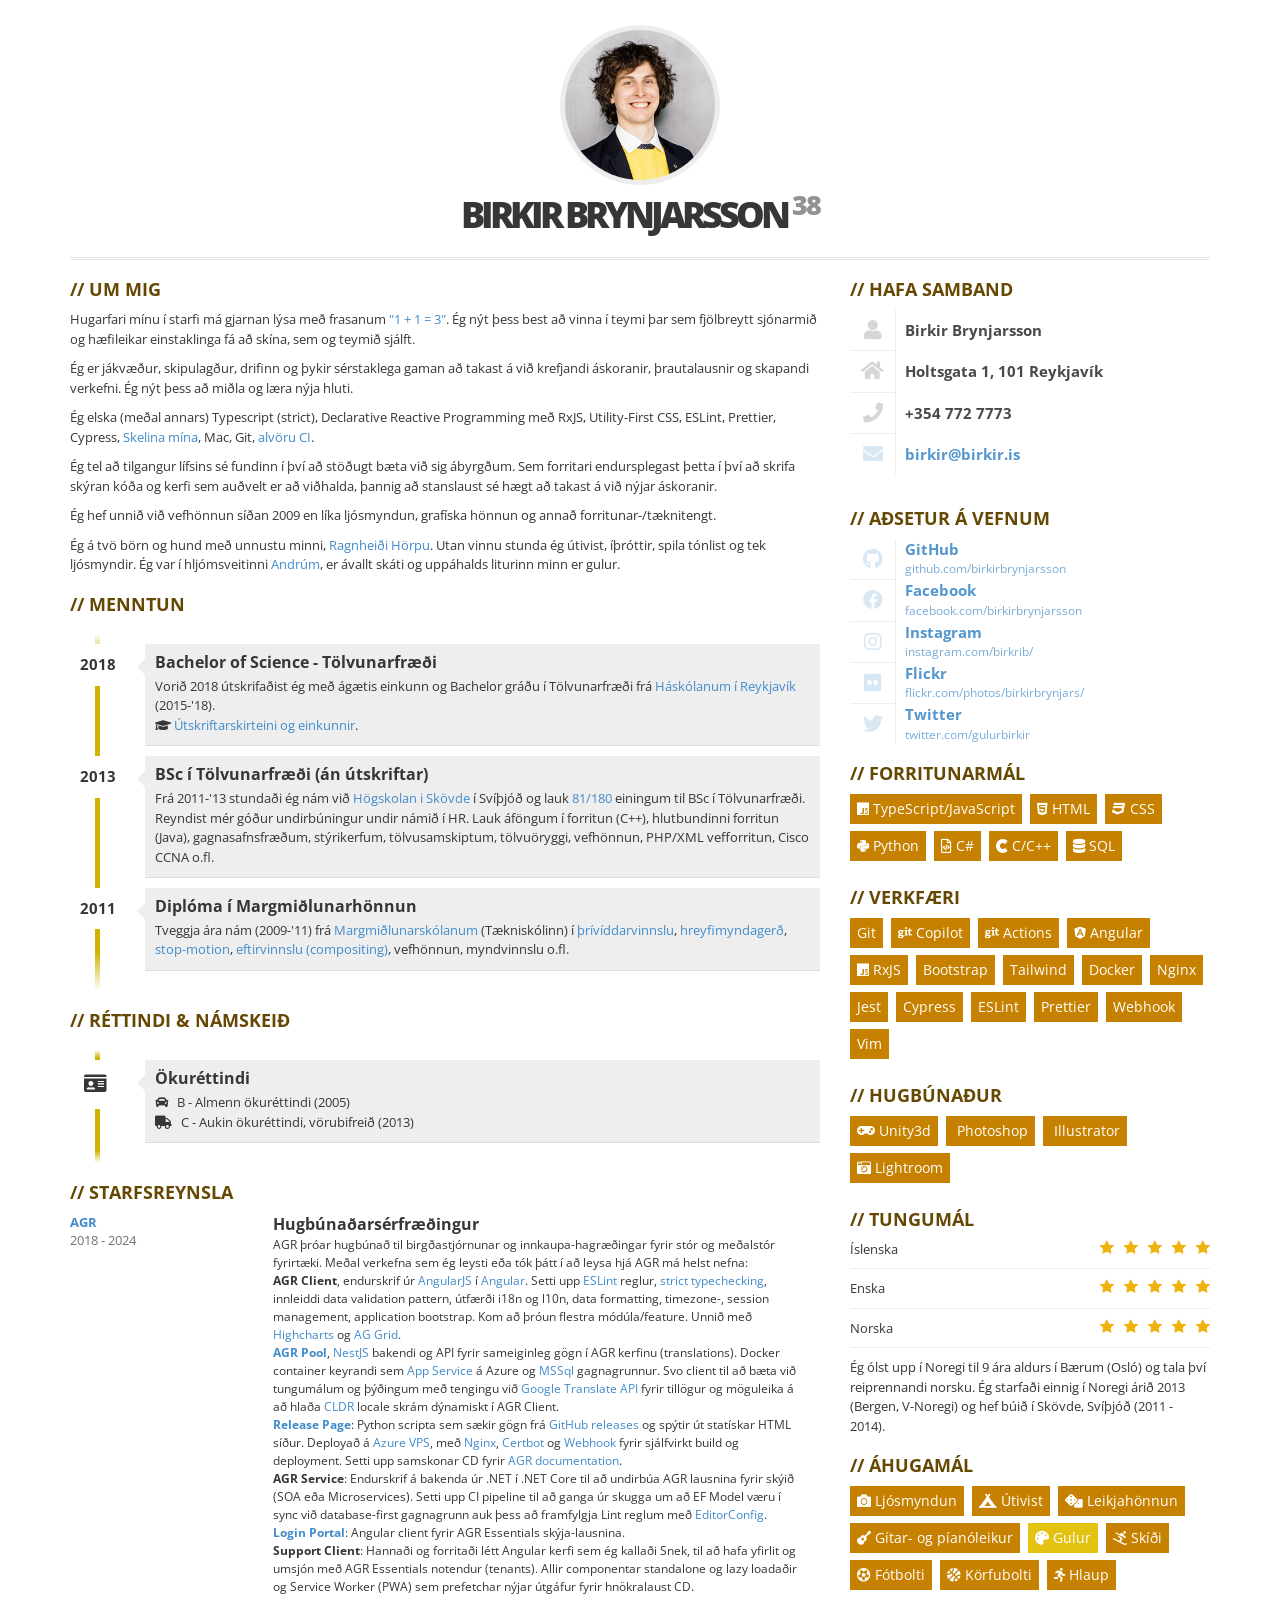
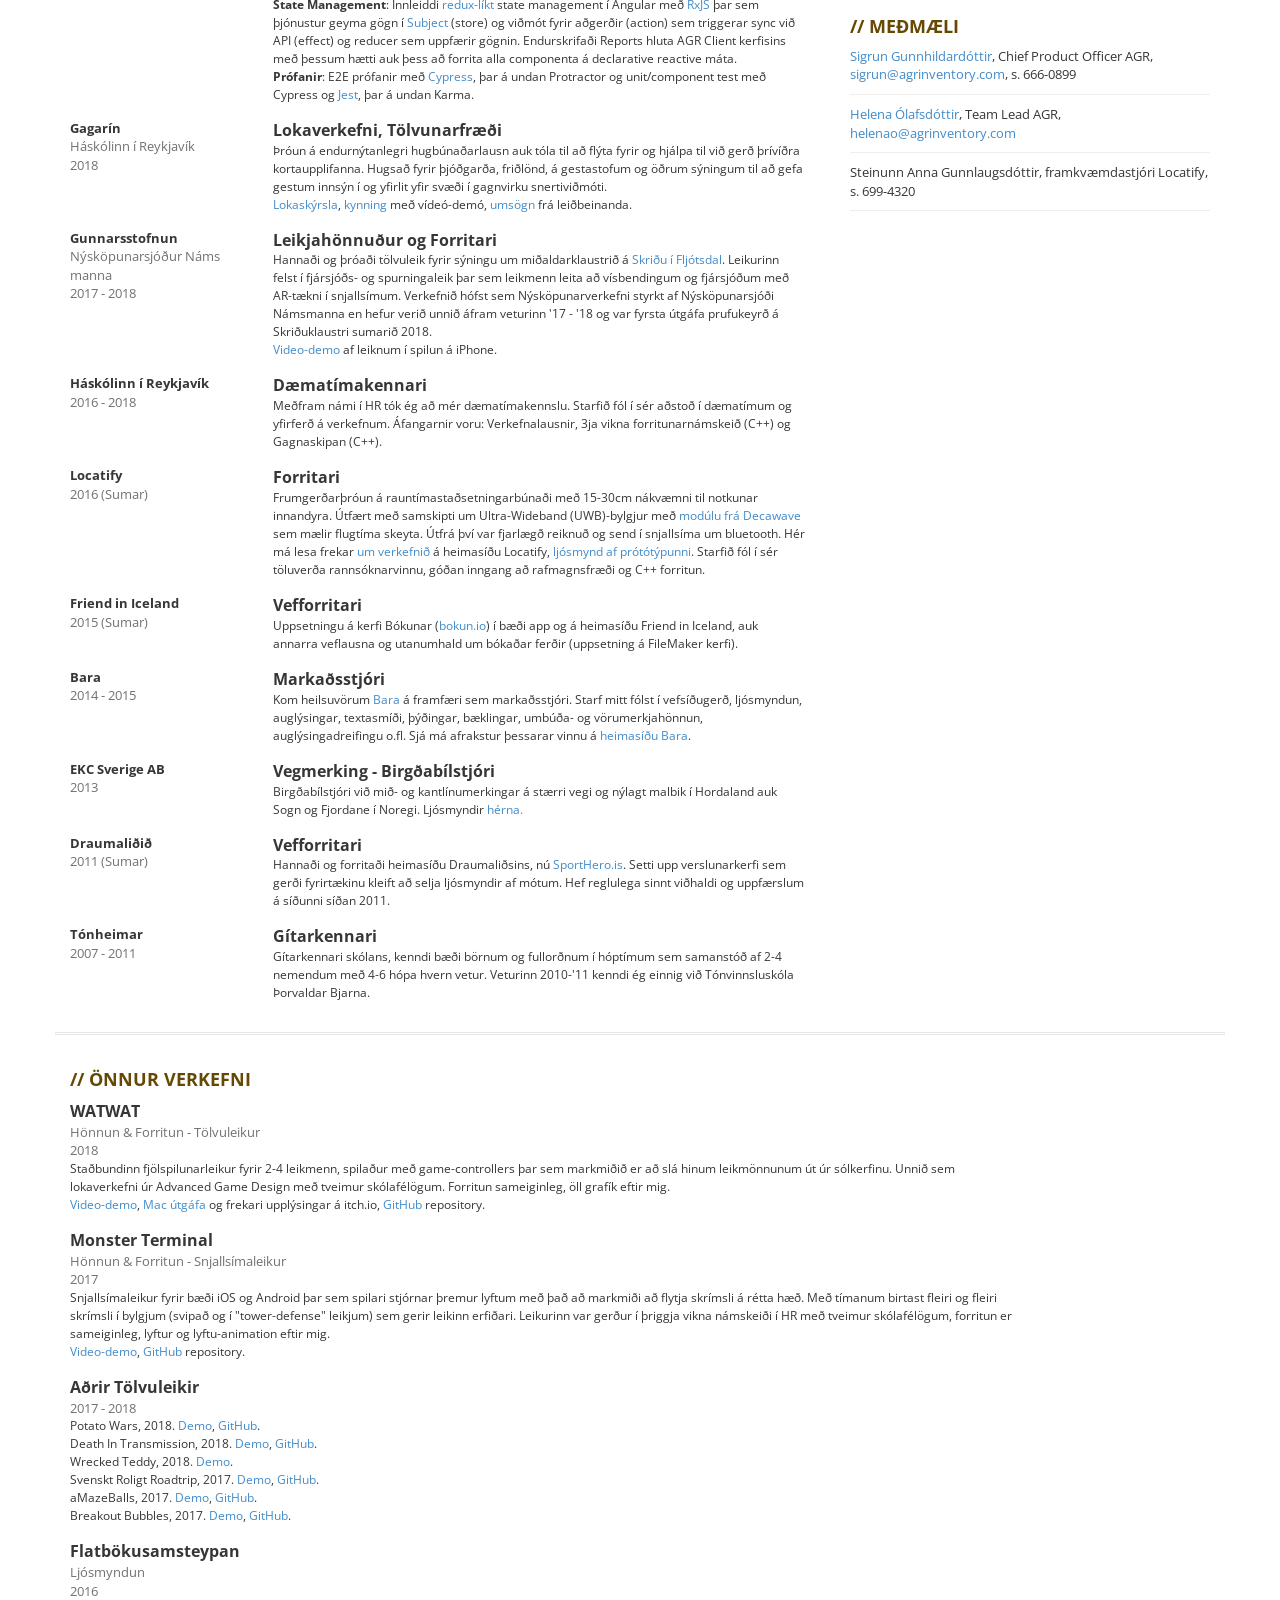
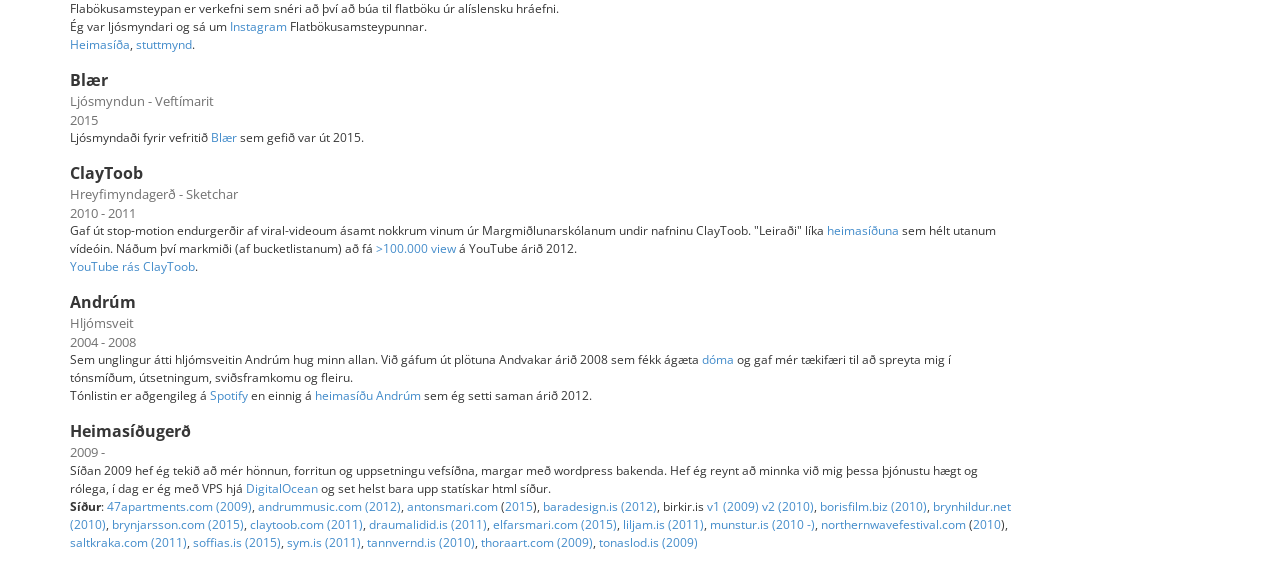
==== index.html @ 78075fa4 "Fix column sizing" ====
<!doctype html>
<html lang="en">
  <head>
    <meta charset="utf-8" />
    <meta http-equiv="X-UA-Compatible" content="IE=edge,chrome=1" />
    <meta name="viewport" content="width=device-width, initial-scale=1" />
    <title>Birkir Brynjarsson - CV</title>
    <link href="css/bootstrap.min.css" rel="stylesheet" />
    <link
      rel="stylesheet"
      href="https://use.fontawesome.com/releases/v5.6.3/css/all.css"
      integrity="sha384-UHRtZLI+pbxtHCWp1t77Bi1L4ZtiqrqD80Kn4Z8NTSRyMA2Fd33n5dQ8lWUE00s/"
      crossorigin="anonymous"
    />
    <link href="css/main.css?v=1.12" rel="stylesheet" />
    <!--[if lt IE 9]>
      <script src="js/html5shiv.js"></script>
      <script src="js/respond.min.js"></script>
    <![endif]-->
  </head>
  <body>
    <div class="container">
      <div class="row">
        <div class="col-xs-12">
          <div id="photo-header" class="text-center">
            <!-- PHOTO (AVATAR) -->
            <div id="photo">
              <img src="img/birkir-gulur3.jpg" alt="avatar" />
            </div>
            <div id="text-header">
              <h1>
                Birkir Brynjarsson <sup><span class="my-age"></span></sup>
              </h1>
            </div>
            <!--<div id="text-header">
              <h1>Velkomin,<br> ég heiti <span>Birkir Brynjarsson</span><sup>28</sup>, þetta er ferilskráin mín</h1>
            </div>-->
          </div>
        </div>
      </div>

      <div class="row">
        <div class="col-xs-12 col-sm-8">
          <!-- ABOUT ME -->
          <div class="box">
            <h2>Um mig</h2>
            <p>
              Hugarfari mínu í starfi má gjarnan lýsa með frasanum
              <a
                href="https://www.theschooloflife.com/thebookoflife/in-praise-of-teamwork/"
                data-toggle="tooltip"
                title='"The whole is greater than the sum of its parts." - Aristotle<br />Hlekkur: In Prase of Teamwork from The Book Of Life'
              >
                "1 + 1 = 3"</a
              >. Ég nýt þess best að vinna í teymi þar sem fjölbreytt sjónarmið
              og hæfileikar einstaklinga fá að skína, sem og teymið sjálft.
            </p>
            <p>
              Ég er jákvæður, skipulagður, drifinn og þykir sérstaklega gaman að
              takast á við krefjandi áskoranir, þrautalausnir og skapandi
              verkefni. Ég nýt þess að miðla og læra nýja hluti.
            </p>
            <p>
              Ég elska (meðal annars) Typescript (strict), Declarative Reactive
              Programming með RxJS, Utility-First CSS, ESLint, Prettier,
              Cypress,
              <a
                href="https://github.com/birkirbrynjarsson/dotfiles"
                data-toggle="tooltip"
                title="My Mac setup and dotfiles"
                >Skelina mína</a
              >, Mac, Git,
              <a
                href="https://martinfowler.com/bliki/ContinuousIntegrationCertification.html"
                data-toggle="tooltip"
                title="Martin Fowler: Continuous Integration Certification"
                >alvöru CI</a
              >.
            </p>
            <p>
              Ég tel að tilgangur lífsins sé fundinn í því að stöðugt bæta við
              sig ábyrgðum. Sem forritari endursplegast þetta í því að skrifa
              skýran kóða og kerfi sem auðvelt er að viðhalda, þannig að
              stanslaust sé hægt að takast á við nýjar áskoranir.
            </p>
            <p>
              Ég hef unnið við vefhönnun síðan 2009 en líka ljósmyndun, grafíska
              hönnun og annað forritunar-/tæknitengt.
            </p>

            <p>
              Ég á tvö börn og hund með unnustu minni,
              <a
                href="https://ragnheidurharpa.com/"
                data-toggle="tooltip"
                title="Artist portfolio, ragnheidurharpa.com"
                >Ragnheiði Hörpu</a
              >. Utan vinnu stunda ég útivist, íþróttir, spila tónlist og tek
              ljósmyndir. Ég var í hljómsveitinni
              <a
                href="https://open.spotify.com/artist/7MEzJD8suxVkT8CrVbVjuE"
                data-toggle="tooltip"
                title="Andrúm á Spotify"
                >Andrúm</a
              >, er ávallt skáti og uppáhalds liturinn minn er gulur.
            </p>
          </div>

          <!-- EDUCATION -->
          <div class="box">
            <h2>Menntun</h2>
            <ul id="education" class="clearfix">
              <li>
                <div class="year pull-left">2018</div>
                <div class="description pull-right">
                  <h3>Bachelor of Science - Tölvunarfræði</h3>
                  <p>
                    Vorið 2018 útskrifaðist ég með ágætis einkunn og Bachelor
                    gráðu í Tölvunarfræði frá
                    <a
                      href="https://www.ru.is/grunnnam/tolvunarfraedi/tolvunarfraedi#tab5"
                      data-toggle="tooltip"
                      title="Tölvunarfræði, Háskólinn í Reykjavík"
                      >Háskólanum í Reykjavík</a
                    >
                    (2015-'18).<br /><i class="fas fa-graduation-cap"></i>
                    <a
                      href="img/Birkir-BSc_ComputerScience.pdf"
                      data-toggle="tooltip"
                      title="PDF: Einkunnir og útskriftarskírteini úr HR"
                      >Útskriftarskirteini og einkunnir</a
                    >.
                  </p>
                </div>
              </li>
              <li>
                <div class="year pull-left">2013</div>
                <div class="description pull-right">
                  <h3>BSc í Tölvunarfræði (án útskriftar)</h3>
                  <p>
                    Frá 2011-'13 stundaði ég nám við
                    <a
                      href="http://his.se/en/"
                      data-toggle="tooltip"
                      title="Heimasíða Háskólans í Skövde"
                      >Högskolan i Skövde</a
                    >
                    í Svíþjóð og lauk
                    <a
                      href="img/Birkir-HiS_Grades.pdf"
                      data-toggle="tooltip"
                      title="PDF: Einkunnir úr Háskólanum í Skövde"
                      >81/180</a
                    >
                    einingum til BSc í Tölvunarfræði. Reyndist mér góður
                    undirbúningur undir námið í HR. Lauk áföngum í forritun
                    (C++), hlutbundinni forritun (Java), gagnasafnsfræðum,
                    stýrikerfum, tölvusamskiptum, tölvuöryggi, vefhönnun,
                    PHP/XML vefforritun, Cisco CCNA o.fl.
                  </p>
                </div>
              </li>
              <li>
                <div class="year pull-left">2011</div>
                <div class="description pull-right">
                  <h3>Diplóma í Margmiðlunarhönnun</h3>
                  <p>
                    Tveggja ára nám (2009-'11) frá
                    <a
                      href="http://www.tskoli.is/skolar/margmidlunarskolinn/"
                      data-toggle="tooltip"
                      title="Heimasíða Margmiðlunarskólans"
                      >Margmiðlunarskólanum</a
                    >
                    (Tækniskólinn) í
                    <a
                      href="https://www.youtube.com/watch?v=t-S7VDdYCXI"
                      data-toggle="tooltip"
                      title="Þrívíddar-charactermódel, skólaverkefni gert í 3ds Max og After Effects"
                      >þrívíddarvinnslu</a
                    >,
                    <a
                      href="https://www.youtube.com/watch?v=_jqx_BdupVU"
                      data-toggle="tooltip"
                      title="Lokaverkefnið mitt úr Margmiðlunarskólanum, stuttur sketch þar sem áhersla var lögð á kvikun (animation)"
                      >hreyfimyndagerð</a
                    >,
                    <a
                      href="https://www.youtube.com/user/ClayToob/videos"
                      data-toggle="tooltip"
                      title="Stop-motion verkefni gert með leir.<br />Úr spannst félagskapur sem gerði síðar fleiri sketcha undir nafninu ClayToob"
                      >stop-motion</a
                    >,
                    <a
                      href="https://www.youtube.com/watch?v=44dyvyZPe54"
                      data-toggle="tooltip"
                      title="Compositing og Vfx verkefni gert í Nuke og fleiri forritum"
                      >eftirvinnslu (compositing)</a
                    >, vefhönnun, myndvinnslu o.fl.
                  </p>
                </div>
              </li>
            </ul>
          </div>

          <!-- EDUCATION -->
          <div class="box">
            <h2>Réttindi & Námskeið</h2>
            <ul id="education" class="clearfix">
              <li>
                <div class="license">
                  <i class="fa fa-id-card" aria-hidden="true"></i>
                </div>
                <div class="description pull-right">
                  <h3>Ökuréttindi</h3>
                  <p>
                    <i
                      class="fa fa-car"
                      aria-hidden="true"
                      style="padding-right: 0.7em"
                    ></i
                    >B - Almenn ökuréttindi (2005)<br />
                    <i
                      class="fa fa-truck"
                      aria-hidden="true"
                      style="padding-right: 0.8em"
                    ></i
                    >C - Aukin ökuréttindi, vörubifreið (2013)
                  </p>
                </div>
              </li>
            </ul>
          </div>

          <!-- EXPERIENCES -->
          <div class="box">
            <h2>Starfsreynsla</h2>

            <div class="job clearfix">
              <div class="col-xs-3">
                <div class="where">
                  <a
                    href="https://agrinventory.com"
                    alt="Heimasíða AGR"
                    data-toggle="tooltip"
                    title="Heimasíða AGR"
                    >AGR</a
                  >
                </div>
                <div class="year">2018 - 2024</div>
              </div>
              <div class="col-xs-9">
                <div class="profession">Hugbúnaðarsérfræðingur</div>
                <div class="description">
                  AGR þróar hugbúnað til birgðastjórnunar og
                  innkaupa-hagræðingar fyrir stór og meðalstór fyrirtæki. Meðal
                  verkefna sem ég leysti eða tók þátt í að leysa hjá AGR má
                  helst nefna:
                  <br />
                  <strong>AGR Client</strong>, endurskrif úr
                  <a href="https://angularjs.org/">AngularJS</a> í
                  <a href="https://angular.io/">Angular</a>. Setti upp
                  <a href="https://eslint.org/">ESLint</a> reglur,
                  <a href="https://www.typescriptlang.org/tsconfig#strict"
                    >strict typechecking</a
                  >, innleiddi data validation pattern, útfærði i18n og l10n,
                  data formatting, timezone-, session management, application
                  bootstrap. Kom að þróun flestra módúla/feature. Unnið með
                  <a
                    href="https://www.highcharts.com/"
                    data-toggle="tooltip"
                    title="Highcharts - Simply visualize, the only charting library you need."
                    >Highcharts</a
                  >
                  og
                  <a
                    href="https://www.ag-grid.com/"
                    data-toggle="tooltip"
                    title="AG Grid, the best JavaScript grid in the world."
                    >AG Grid</a
                  >.
                  <br />
                  <strong
                    ><a
                      href="https://pool.agrdynamics.com/swagger/"
                      data-toggle="tooltip"
                      title="AGR - Shared Data Repository"
                      >AGR Pool</a
                    ></strong
                  >,
                  <a
                    href="https://nestjs.com/"
                    data-toggle="tooltip"
                    title="A progressive Node.js framework for building efficient, reliable and scalable server-side applications."
                    >NestJS</a
                  >
                  bakendi og API fyrir sameiginleg gögn í AGR kerfinu
                  (translations). Docker container keyrandi sem
                  <a
                    href="https://azure.microsoft.com/en-us/products/app-service"
                    >App Service</a
                  >
                  á Azure og
                  <a
                    href="https://azure.microsoft.com/en-us/products/azure-sql/database"
                    >MSSql</a
                  >
                  gagnagrunnur. Svo client til að bæta við tungumálum og
                  þýðingum með tengingu við
                  <a
                    href="https://cloud.google.com/translate/docs/reference/rest"
                    >Google Translate API</a
                  >
                  fyrir tillögur og möguleika á að hlaða
                  <a href="https://cldr.unicode.org/">CLDR</a> locale skrám
                  dýnamiskt í AGR Client.
                  <br />
                  <strong
                    ><a
                      href="https://releases.agrinventory.com/"
                      data-toggle="tooltip"
                      title="AGR Release Page"
                      >Release Page</a
                    ></strong
                  >: Python scripta sem sækir gögn frá
                  <a
                    href="https://docs.github.com/en/repositories/releasing-projects-on-github/about-releases"
                    >GitHub releases</a
                  >
                  og spýtir út statískar HTML síður. Deployað á
                  <a
                    href="https://azure.microsoft.com/en-us/products/virtual-machines"
                    >Azure VPS</a
                  >, með <a href="https://www.nginx.com/">Nginx</a>,
                  <a href="https://certbot.eff.org/">Certbot</a> og
                  <a href="https://github.com/adnanh/webhook">Webhook</a> fyrir
                  sjálfvirkt build og deployment. Setti upp samskonar CD fyrir
                  <a
                    href="https://docs.agrinventory.com/"
                    title="AGR Documentation and Manuals"
                    >AGR documentation</a
                  >.
                  <br />
                  <strong>AGR Service</strong>: Endurskrif á bakenda úr .NET í
                  .NET Core til að undirbúa AGR lausnina fyrir skýið (SOA eða
                  Microservices). Setti upp CI pipeline til að ganga úr skugga
                  um að EF Model væru í sync við database-first gagnagrunn auk
                  þess að framfylgja Lint reglum með
                  <a href="https://editorconfig.org/">EditorConfig</a>.
                  <br />
                  <strong
                    ><a href="https://portal.agrdev.cloud/"
                      >Login Portal</a
                    ></strong
                  >: Angular client fyrir AGR Essentials skýja-lausnina.
                  <br />
                  <strong>Support Client</strong>: Hannaði og forritaði létt
                  Angular kerfi sem ég kallaði Snek, til að hafa yfirlit og
                  umsjón með AGR Essentials notendur (tenants). Allir
                  componentar standalone og lazy loadaðir og Service Worker
                  (PWA) sem prefetchar nýjar útgáfur fyrir hnökralaust CD.
                  <br />
                  <strong>State Management</strong>: Innleiddi
                  <a
                    href="https://v8.ngrx.io/guide/store#diagram"
                    data-toggle="tooltip"
                    title="State Management Diagram"
                    >redux-líkt</a
                  >
                  state management í Angular með
                  <a href="https://rxjs.dev/">RxJS</a> þar sem þjónustur geyma
                  gögn í
                  <a href="https://rxjs.dev/guide/subject">Subject</a> (store)
                  og viðmót fyrir aðgerðir (action) sem triggerar sync við API
                  (effect) og reducer sem uppfærir gögnin. Endurskrifaði Reports
                  hluta AGR Client kerfisins með þessum hætti auk þess að
                  forrita alla componenta á declarative reactive máta.
                  <br />
                  <strong>Prófanir</strong>: E2E prófanir með
                  <a href="https://www.cypress.io/">Cypress</a>, þar á undan
                  Protractor og unit/component test með Cypress og
                  <a href="https://jestjs.io/">Jest</a>, þar á undan Karma.
                </div>
              </div>
            </div>

            <div class="job clearfix">
              <div class="col-xs-3">
                <div class="where">Gagarín</div>
                <div class="year">Háskólinn í Reykjavík</div>
                <div class="year">2018</div>
              </div>
              <div class="col-xs-9">
                <div class="profession">Lokaverkefni, Tölvunarfræði</div>
                <div class="description">
                  Þróun á endurnýtanlegri hugbúnaðarlausn auk tóla til að flýta
                  fyrir og hjálpa til við gerð þrívíðra kortaupplifanna. Hugsað
                  fyrir þjóðgarða, friðlönd, á gestastofum og öðrum sýningum til
                  að gefa gestum innsýn í og yfirlit yfir svæði í gagnvirku
                  snertiviðmóti.<br />
                  <a
                    href="https://skemman.is/handle/1946/31159"
                    alt="Skemman.is safn námsritgerða og rannsóknarrita, Lokaverkefni: National Park Explorer"
                    data-toggle="tooltip"
                    title='Lokaskýrsla: "National Park Explorer" á Skemman.is'
                    >Lokaskýrsla</a
                  >,
                  <a
                    href="img/nationalparkexplorer-presentation.pdf"
                    alt="PDF: National Park Explorer, Kynning á verkefninu sem inniheldur vídeó-demo"
                    data-toggle="tooltip"
                    title="PDF: National Park Explorer - Kynning á verkefninu sem inniheldur vídeó-demo"
                    >kynning</a
                  >
                  með vídeó-demó,
                  <a
                    href="img/mapexplorer-umsogn.pdf"
                    alt="PDF: Umsögn fyrir verkefnið frá Sindra Sigurjónssyni, leiðbeinanda."
                    data-toggle="tooltip"
                    title="PDF: Umsögn fyrir verkefnið frá Sindra Sigurjónssyni, leiðbeinanda."
                    >umsögn</a
                  >
                  frá leiðbeinanda.
                </div>
              </div>
            </div>

            <div class="job clearfix">
              <div class="col-xs-3">
                <div class="where">Gunnars<wbr />stofnun</div>
                <div class="year">Nýsköpunar<wbr />sjóður Náms<wbr />manna</div>
                <div class="year">2017 - 2018</div>
              </div>
              <div class="col-xs-9">
                <div class="profession">Leikjahönnuður og Forritari</div>
                <div class="description">
                  Hannaði og þróaði tölvuleik fyrir sýningu um miðaldarklaustrið
                  á
                  <a
                    href="https://skriduklaustur.is/"
                    alt="Heimasíða Skriðuklausturs"
                    data-toggle="tooltip"
                    title="Heimasíða Skriðuklausturs"
                    >Skriðu í Fljótsdal</a
                  >. Leikurinn felst í fjársjóðs- og spurningaleik þar sem
                  leikmenn leita að vísbendingum og fjársjóðum með AR-tækni í
                  snjallsímum. Verkefnið hófst sem Nýsköpunarverkefni styrkt af
                  Nýsköpunarsjóði Námsmanna en hefur verið unnið áfram veturinn
                  '17 - '18 og var fyrsta útgáfa prufukeyrð á Skriðuklaustri
                  sumarið 2018.<br />
                  <a
                    href="img/klaustur-demo.mp4"
                    data-toggle="tooltip"
                    title='Video-demo af "Fjársjóðunum á Skriðuklaustri".'
                    >Video-demo</a
                  >
                  af leiknum í spilun á iPhone.
                </div>
              </div>
            </div>

            <div class="job clearfix">
              <div class="col-xs-3">
                <div class="where">Háskól<wbr />inn í Reykja<wbr />vík</div>
                <div class="year">2016 - 2018</div>
              </div>
              <div class="col-xs-9">
                <div class="profession">Dæmatímakennari</div>
                <div class="description">
                  Meðfram námi í HR tók ég að mér dæmatímakennslu. Starfið fól í
                  sér aðstoð í dæmatímum og yfirferð á verkefnum. Áfangarnir
                  voru: Verkefnalausnir, 3ja vikna forritunarnámskeið (C++) og
                  Gagnaskipan (C++).
                </div>
              </div>
            </div>

            <div class="job clearfix">
              <div class="col-xs-3">
                <div class="where">Locatify</div>
                <div class="year">2016 (Sumar)</div>
              </div>
              <div class="col-xs-9">
                <div class="profession">Forritari</div>
                <div class="description">
                  Frumgerðarþróun á rauntímastaðsetningarbúnaði með 15-30cm
                  nákvæmni til notkunar innandyra. Útfært með samskipti um
                  Ultra-Wideband (UWB)-bylgjur með
                  <a
                    href="https://www.qorvo.com/products/p/DWM1000"
                    data-toggle="tooltip"
                    title="Heimasíða DecaWave (Qorvo) um DWM1000 Modúluna: UWB compliant wireless transceiver module for developers of Real Time Location and Indoor Positioning Systems"
                    >modúlu frá Decawave</a
                  >
                  sem mælir flugtíma skeyta. Útfrá því var fjarlægð reiknuð og
                  send í snjallsíma um bluetooth. Hér má lesa frekar
                  <a
                    href="https://locatify.com/blog/locatify-receives-grant-to-develop-precise-indoor-location-solution-with-30cm-accuracy/"
                    data-toggle="tooltip"
                    title="Bloggfærsla um verkefnið á heimasíðu Locatify"
                    >um verkefnið</a
                  >
                  á heimasíðu Locatify,
                  <a href="img/uwb-locatify.jpg">ljósmynd af prótótýpunni</a>.
                  Starfið fól í sér töluverða rannsóknarvinnu, góðan inngang að
                  rafmagnsfræði og C++ forritun.
                </div>
              </div>
            </div>

            <div class="job clearfix">
              <div class="col-xs-3">
                <div class="where">Friend in Iceland</div>
                <div class="year">2015 (Sumar)</div>
              </div>
              <div class="col-xs-9">
                <div class="profession">Vefforritari</div>
                <div class="description">
                  Uppsetningu á kerfi Bókunar (<a
                    href="https://bokun.io"
                    data-toggle="tooltip"
                    title="Heimasíða Bókun"
                    >bokun.io</a
                  >) í bæði app og á heimasíðu Friend in Iceland, auk annarra
                  veflausna og utanumhald um bókaðar ferðir (uppsetning á
                  FileMaker kerfi).
                </div>
              </div>
            </div>

            <div class="job clearfix">
              <div class="col-xs-3">
                <div class="where">Bara</div>
                <div class="year">2014 - 2015</div>
              </div>
              <div class="col-xs-9">
                <div class="profession">Markaðsstjóri</div>
                <div class="description">
                  Kom heilsuvörum
                  <a
                    href="http://bara123.is"
                    data-toggle="tooltip"
                    title="Íslensk heimasíða Bara"
                    >Bara</a
                  >
                  á framfæri sem markaðsstjóri. Starf mitt fólst í vefsíðugerð,
                  ljósmyndun, auglýsingar, textasmíði, þýðingar, bæklingar,
                  umbúða- og vörumerkjahönnun, auglýsingadreifingu o.fl. Sjá má
                  afrakstur þessarar vinnu á
                  <a
                    href="http://barahealth.com"
                    data-toggle="tooltip"
                    title="Ensk heimasíða Bara"
                    >heimasíðu Bara</a
                  >.
                </div>
              </div>
            </div>

            <div class="job clearfix">
              <div class="col-xs-3">
                <div class="where">EKC Sverige AB</div>
                <div class="year">2013</div>
              </div>
              <div class="col-xs-9">
                <div class="profession">Vegmerking - Birgðabílstjóri</div>
                <div class="description">
                  Birgðabílstjóri við mið- og kantlínumerkingar á stærri vegi og
                  nýlagt malbik í Hordaland auk Sogn og Fjordane í Noregi.
                  Ljósmyndir
                  <a
                    href="https://www.flickr.com/photos/birkirbrynjars/albums/72157643452626694"
                    data-toggle="tooltip"
                    title="Flickr album: Ljósmyndir sem ég tók við vegmerkingarstörf í Noregi"
                    >hérna.</a
                  >
                </div>
              </div>
            </div>

            <div class="job clearfix">
              <div class="col-xs-3">
                <div class="where">Drauma<wbr />liðið</div>
                <div class="year">2011 (Sumar)</div>
              </div>
              <div class="col-xs-9">
                <div class="profession">Vefforritari</div>
                <div class="description">
                  Hannaði og forritaði heimasíðu Draumaliðsins, nú
                  <a
                    href="https://www.sporthero.is"
                    data-toggle="tooltip"
                    title="Heimasíða Sporthero"
                    >SportHero.is</a
                  >. Setti upp verslunarkerfi sem gerði fyrirtækinu kleift að
                  selja ljósmyndir af mótum. Hef reglulega sinnt viðhaldi og
                  uppfærslum á síðunni síðan 2011.
                </div>
              </div>
            </div>

            <div class="job clearfix">
              <div class="col-xs-3">
                <div class="where">Tón<wbr />heimar</div>
                <div class="year">2007 - 2011</div>
              </div>
              <div class="col-xs-9">
                <div class="profession">Gítarkennari</div>
                <div class="description">
                  Gítarkennari skólans, kenndi bæði börnum og fullorðnum í
                  hóptímum sem samanstóð af 2-4 nemendum með 4-6 hópa hvern
                  vetur. Veturinn 2010-'11 kenndi ég einnig við Tónvinnsluskóla
                  Þorvaldar Bjarna.
                </div>
              </div>
            </div>
          </div>
        </div>

        <div class="col-xs-12 col-sm-4">
          <!-- CONTACT -->
          <div class="box clearfix">
            <h2>Hafa samband</h2>
            <div class="contact-item">
              <div class="icon pull-left text-center">
                <span class="fa fa-user fa-fw"></span>
              </div>
              <div class="title only pull-right">Birkir Brynjarsson</div>
            </div>
            <div class="contact-item">
              <div class="icon pull-left text-center">
                <span class="fa fa-home fa-fw"></span>
              </div>
              <div class="title only pull-right">
                Holtsgata 1, 101 Reykjavík
              </div>
            </div>
            <div class="contact-item">
              <div class="icon pull-left text-center">
                <span class="fa fa-phone fa-fw"></span>
              </div>
              <div class="title only pull-right">+354 772 7773</div>
            </div>
            <div class="contact-item">
              <a href="mailto:birkir@birkir.is">
                <div class="icon pull-left text-center">
                  <span class="fa fa-envelope fa-fw"></span>
                </div>
                <div class="title only pull-right">birkir@birkir.is</div>
              </a>
            </div>
          </div>

          <!-- WEB ASYLUMS -->
          <div class="box clearfix no-print">
            <h2>Aðsetur á vefnum</h2>
            <div class="contact-item">
              <a href="https://github.com/birkirbrynjarsson">
                <div class="icon pull-left text-center">
                  <span class="fab fa-github fa-fw"></span>
                </div>
                <div class="title pull-right">GitHub</div>
                <div class="description pull-right">
                  github.com/birkirbrynjarsson
                </div>
              </a>
            </div>
            <div class="contact-item">
              <a href="https://www.facebook.com/birkirbrynjarsson">
                <div class="icon pull-left text-center">
                  <span class="fab fa-facebook fa-fw"></span>
                </div>
                <div class="title pull-right">Facebook</div>
                <div class="description pull-right">
                  facebook.com/birkirbrynjarsson
                </div>
              </a>
            </div>
            <div class="contact-item">
              <a href="https://www.instagram.com/birkrib/">
                <div class="icon pull-left text-center">
                  <span class="fab fa-instagram fa-fw"></span>
                </div>
                <div class="title pull-right">Instagram</div>
                <div class="description pull-right">instagram.com/birkrib/</div>
              </a>
            </div>
            <div class="contact-item">
              <a href="https://www.flickr.com/photos/birkirbrynjars/albums">
                <div class="icon pull-left text-center">
                  <span class="fab fa-flickr fa-fw"></span>
                </div>
                <div class="title pull-right">Flickr</div>
                <div class="description pull-right">
                  flickr.com/photos/birkirbrynjars/
                </div>
              </a>
            </div>
            <div class="contact-item">
              <a href="https://twitter.com/gulurbirkir">
                <div class="icon pull-left text-center">
                  <span class="fab fa-twitter fa-fw"></span>
                </div>
                <div class="title pull-right">Twitter</div>
                <div class="description pull-right">
                  twitter.com/gulurbirkir
                </div>
              </a>
            </div>
          </div>

          <!-- SKILLS -->
          <div class="box no-print">
            <h2>Forritunarmál</h2>

            <div class="hobby">
              <i class="fab fa-js"></i>
              <a href="https://www.typescriptlang.org/"
                >TypeScript/JavaScript</a
              >
            </div>
            <div class="hobby"><i class="fab fa-html5"></i> HTML</div>
            <div class="hobby"><i class="fab fa-css3"></i> CSS</div>
            <div class="hobby"><i class="fab fa-python pr"></i> Python</div>
            <div class="hobby"><i class="far fa-file-code"></i> C#</div>
            <div class="hobby"><i class="fab fa-cuttlefish"></i> C/C++</div>
            <div class="hobby"><i class="fas fa-database"></i> SQL</div>

            <!-- <div class="skills">
              <div class="item-skills" data-percent="0.8">C++</div>
              <div class="item-skills" data-percent="0.60">C</div>
              <div class="skills-legend clearfix">
                <div class="legend-left legend">Byrjandi</div>
                <div class="legend-left legend"><span>Fær</span></div>
                <div class="legend-right legend"><span>Mjög fær</span></div>
                <div class="legend-right legend">Sérfræðingur</div>
              </div>
            </div> -->
          </div>

          <!-- TECH -->
          <div class="box no-print">
            <h2>Verkfæri</h2>
            <div class="hobby">
              <a href="https://git-scm.com/">Git</a>
            </div>
            <div class="hobby">
              <i class="fab fa-git"></i>
              <a href="https://github.com/features/copilot">Copilot</a>
            </div>
            <div class="hobby">
              <i class="fab fa-git"></i>
              <a href="https://github.com/features/actions">Actions</a>
            </div>
            <div class="hobby">
              <i class="fab fa-angular"></i>
              <a href="https://angular.io/">Angular</a>
            </div>
            <div class="hobby">
              <i class="fab fa-js"></i> <a href="https://rxjs.dev/">RxJS</a>
            </div>
            <div class="hobby">
              <i class="fab fa-"></i
              ><a href="https://getbootstrap.com/">Bootstrap</a>
            </div>
            <div class="hobby">
              <i class="fab fa-"></i
              ><a href="https://tailwindcss.com/">Tailwind</a>
            </div>
            <div class="hobby">
              <i class="fab fa-"></i
              ><a href="https://www.docker.com/">Docker</a>
            </div>
            <div class="hobby">
              <i class="fab fa-"></i><a href="https://www.nginx.com/">Nginx</a>
            </div>
            <div class="hobby">
              <i class="fab fa-"></i><a href="https://jestjs.io/">Jest</a>
            </div>
            <div class="hobby">
              <i class="fab fa-"></i
              ><a href="https://www.cypress.io/">Cypress</a>
            </div>
            <div class="hobby">
              <i class="fab fa-"></i><a href="https://eslint.org/">ESLint</a>
            </div>
            <div class="hobby">
              <i class="fab fa-"></i><a href="https://prettier.io/">Prettier</a>
            </div>
            <div class="hobby">
              <i class="fab fa-"></i
              ><a href="https://github.com/adnanh/webhook" class="link-light"
                >Webhook</a
              >
            </div>
            <div class="hobby">
              <i class="fab fa-"></i
              ><a href="https://www.vim.org/" class="link-light">Vim</a>
            </div>
          </div>

          <!-- SKILLS -->
          <div class="box no-print">
            <h2>Hugbúnaður</h2>
            <div class="hobby"><i class="fas fa-gamepad"></i> Unity3d</div>
            <div class="hobby"><i class="fab fa-adobe"></i> Photoshop</div>
            <div class="hobby"><i class="fab fa-adobe"></i> Illustrator</div>
            <div class="hobby">
              <i class="fas fa-camera-retro"></i> Lightroom
            </div>

            <!-- <div class="skills">
              <div class="item-skills" data-percent="1.00">Adobe Photoshop</div>
              <div class="item-skills" data-percent="0.60">Adobe Illustrator</div>
              <div class="skills-legend clearfix">
                <div class="legend-left legend">Byrjandi</div>
                <div class="legend-left legend"><span>Fær</span></div>
                <div class="legend-right legend"><span>Mjög fær</span></div>
                <div class="legend-right legend">Sérfræðingur</div>
              </div>
            </div> -->
          </div>

          <!-- LANGUAGES -->
          <div class="box">
            <h2>Tungumál</h2>
            <div id="language-skills">
              <div class="skill">
                Íslenska
                <div class="icons pull-right">
                  <div style="width: 100%" class="icons-red"></div>
                </div>
              </div>
              <div class="skill">
                Enska
                <div class="icons pull-right">
                  <div style="width: 100%" class="icons-red"></div>
                </div>
              </div>
              <div class="skill">
                Norska
                <div class="icons pull-right">
                  <div style="width: 100%" class="icons-red"></div>
                </div>
              </div>
              <p>
                Ég ólst upp í Noregi til 9 ára aldurs í Bærum (Osló) og tala því
                reiprennandi norsku. Ég starfaði einnig í Noregi árið 2013
                (Bergen, V-Noregi) og hef búið í Skövde, Svíþjóð (2011 - 2014).
              </p>
            </div>
          </div>

          <!-- HOBBIES -->
          <div class="box no-print">
            <h2>Áhugamál</h2>
            <div class="hobby"><i class="fas fa-camera"></i> Ljósmyndun</div>
            <div class="hobby"><i class="fas fa-campground"></i> Útivist</div>
            <div class="hobby"><i class="fas fa-dice"></i> Leikjahönnun</div>
            <div class="hobby">
              <i class="fas fa-guitar"></i> Gítar- og píanóleikur
            </div>
            <div class="hobby" style="background: #e3c212">
              <i class="fas fa-palette"></i> Gulur
            </div>
            <div class="hobby"><i class="fas fa-skiing"></i> Skíði</div>
            <div class="hobby hobby-football">
              <i class="fas fa-futbol"></i> Fótbolti
            </div>
            <div class="hobby">
              <i class="fas fa-basketball-ball"></i> Körfubolti
            </div>
            <div class="hobby"><i class="fas fa-running"></i> Hlaup</div>
          </div>

          <!-- RECOMMENDATIONS-->
          <div class="box">
            <h2>Meðmæli</h2>
            <div id="recommend">
              <div class="skill">
                <a href="https://www.linkedin.com/in/sigrunbg/"
                  >Sigrun Gunnhildardóttir</a
                >, Chief Product Officer AGR,
                <a href="mailto:sigrun@agrinventory.com"
                  >sigrun@agrinventory.com</a
                >, s. 666-0899
              </div>
              <div class="skill">
                <a
                  href="https://www.linkedin.com/in/helena-olafsdottir-86620078/"
                  >Helena Ólafsdóttir</a
                >, Team Lead AGR,
                <a href="mailto:helenao@agrinventory.com"
                  >helenao@agrinventory.com</a
                >
              </div>
              <div class="skill">
                Steinunn Anna Gunnlaugsdóttir, framkvæmdastjóri Locatify, s.
                699-4320
              </div>
              <!-- <div class="skill"> -->
              <!--   Ástvaldur Traustason, skólastjóri Tónheima, s. 896-9828 -->
              <!-- </div> -->
            </div>
          </div>
        </div>

        <div class="col-xs-12 h-break">
          <!-- <hr /> -->
          <!-- <hr /> -->
        </div>

        <div class="col-xs-12 col-sm-10">
          <!-- PROJECTS -->
          <div class="box">
            <h2>Önnur verkefni</h2>

            <div class="job clearfix">
              <div class="profession">WATWAT</div>
              <div class="year">Hönnun & Forritun - Tölvuleikur</div>
              <div class="year">2018</div>
              <div class="description">
                Staðbundinn fjölspilunarleikur fyrir 2-4 leikmenn, spilaður með
                game-controllers þar sem markmiðið er að slá hinum leikmönnunum
                út úr sólkerfinu. Unnið sem lokaverkefni úr Advanced Game Design
                með tveimur skólafélögum. Forritun sameiginleg, öll grafík eftir
                mig.<br />
                <a
                  href="img/watwat-demo.mp4"
                  data-toggle="tooltip"
                  title="Video-demo af 3 leikmönnum að spila WATWAT"
                  >Video-demo</a
                >,
                <a
                  href="https://indexu.itch.io/watwat"
                  data-toggle="tooltip"
                  title="WATWAT Mac útgáfa á itch.io"
                  >Mac útgáfa</a
                >
                og frekari upplýsingar á itch.io,
                <a
                  href="https://github.com/Maple-Syrup-Bacon/watwat"
                  data-toggle="tooltip"
                  title="GitHub repository WATWAT"
                  >GitHub</a
                >
                repository.
              </div>
            </div>

            <div class="job clearfix">
              <div class="profession">Monster Terminal</div>
              <div class="year">Hönnun & Forritun - Snjallsímaleikur</div>
              <div class="year">2017</div>
              <div class="description">
                Snjallsímaleikur fyrir bæði iOS og Android þar sem spilari
                stjórnar þremur lyftum með það að markmiði að flytja skrímsli á
                rétta hæð. Með tímanum birtast fleiri og fleiri skrímsli í
                bylgjum (svipað og í "tower-defense" leikjum) sem gerir leikinn
                erfiðari. Leikurinn var gerður í þriggja vikna námskeiði í HR
                með tveimur skólafélögum, forritun er sameiginleg, lyftur og
                lyftu-animation eftir mig.<br />
                <a
                  href="img/monsterterminal-demo.MP4"
                  data-toggle="tooltip"
                  title="Video demó af spilun Monster Terminals í iPhone"
                  >Video-demo</a
                >,
                <a
                  href="https://github.com/birkirbrynjarsson/monsterious"
                  data-toggle="tooltip"
                  title="GitHub repository Monster Terminal"
                  >GitHub</a
                >
                repository.
              </div>
            </div>

            <div class="job clearfix">
              <div class="profession">Aðrir Tölvuleikir</div>
              <div class="year">2017 - 2018</div>
              <div class="description">
                Potato Wars, 2018.
                <a
                  href="img/potatowars-demo.mp4"
                  data-toggle="tooltip"
                  title="Videó-demo af Potato Wars, hvor leikmaður hefur aðeins 3 takka til að stjórna. Markmiðið að rækta sem flestar kartöflur á tveimur mínútum."
                  >Demo</a
                >,
                <a
                  href="https://github.com/unnursol/constrained-game"
                  data-toggle="tooltip"
                  title="GitHub repository, Potato Wars"
                  >GitHub</a
                >.<br />

                Death In Transmission, 2018.
                <a
                  href="img/deathtransmission-demo.mp4"
                  data-toggle="tooltip"
                  title="Videó-demo af Death in Transmission. Markmiðið að koma hinum leikmanninum af gírunum."
                  >Demo</a
                >,
                <a
                  href="https://github.com/birkirbrynjarsson/GGJ-Transmission"
                  data-toggle="tooltip"
                  title="GitHub repository, Death In Transmission"
                  >GitHub</a
                >.<br />

                Wrecked Teddy, 2018.
                <a
                  href="img/wreckedteddy-demo.mp4"
                  data-toggle="tooltip"
                  title="Videó-demo af Wrecked Teddy. Markmiðið að hlaupa hlaupabraut á sem styðstum tíma gegn þungum brotkúlum á brautinni."
                  >Demo</a
                >.<br />

                Svenskt Roligt Roadtrip, 2017.
                <a
                  href="img/svensktroligt-demo.mp4"
                  data-toggle="tooltip"
                  title="Videó-demo af Svenskt Rolight Roadtrip, Endless-runner sem verður hraðari og hraðari sem líður á."
                  >Demo</a
                >,
                <a
                  href="https://github.com/unnursol/TGRAF_3D_Game"
                  data-toggle="tooltip"
                  title="GitHub repository, Roligt Roadtrip"
                  >GitHub</a
                >.<br />

                aMazeBalls, 2017.
                <a
                  href="img/amazeballs-demo.mp4"
                  data-toggle="tooltip"
                  title="Videó-demo af aMazeBalls. Handahófskennd völundarhús með hættulegum snjókarli þar sem markmiðið er að safna boltum. Þegar allir boltarnir hafa verið safnaðir birtist leikmaður í nýju og enn stærra völundarhúsi."
                  >Demo</a
                >,
                <a
                  href="https://github.com/birkirbrynjarsson/TGRAF-3d-Maze"
                  data-toggle="tooltip"
                  title="GitHub repository, aMazeBalls"
                  >GitHub</a
                >.<br />

                Breakout Bubbles, 2017.
                <a
                  href="img/breakoutbubbles-demo.mp4"
                  data-toggle="tooltip"
                  title="Videó-demo af Breakout Bubbles, erfiður bubbles leikur þar sem markmiðið er að hreinsa skjáinn."
                  >Demo</a
                >,
                <a
                  href="https://github.com/unnursol/TGRAF_2Dgame"
                  data-toggle="tooltip"
                  title="GitHub repository, Breakout Bubbles"
                  >GitHub</a
                >.<br />
              </div>
            </div>

            <div class="job clearfix">
              <div class="profession">Flatbökusamsteypan</div>
              <div class="year">Ljósmyndun</div>
              <div class="year">2016</div>
              <div class="description">
                Flabökusamsteypan er verkefni sem snéri að því að búa til
                flatböku úr alíslensku hráefni.<br />
                Ég var ljósmyndari og sá um
                <a
                  href="https://www.instagram.com/flatbokusamsteypan/"
                  data-toggle="tooltip"
                  title="Instagram Flatbökusamsteypunnar"
                  >Instagram</a
                >
                Flatbökusamsteypunnar.<br />
                <a
                  href="https://www.flatbokusamsteypan.com/"
                  data-toggle="tooltip"
                  title="Heimasíða Flatbökusamsteypunnar"
                  >Heimasíða</a
                >,
                <a
                  href="https://vimeo.com/246680048"
                  data-toggle="tooltip"
                  title="Vimeo: Flatbökusamsteypan - stuttmynd"
                  >stuttmynd</a
                >.
              </div>
            </div>

            <div class="job clearfix">
              <div class="profession">Blær</div>
              <div class="year">Ljósmyndun - Veftímarit</div>
              <div class="year">2015</div>
              <div class="description">
                Ljósmyndaði fyrir vefritið
                <a
                  href="http://blaer.is/um"
                  data-toggle="tooltip"
                  title="Blær.is - Um Blæ"
                  >Blær</a
                >
                sem gefið var út 2015.
              </div>
            </div>

            <div class="job clearfix">
              <div class="profession">ClayToob</div>
              <div class="year">Hreyfimyndagerð - Sketchar</div>
              <div class="year">2010 - 2011</div>
              <div class="description">
                Gaf út stop-motion endurgerðir af viral-videoum ásamt nokkrum
                vinum úr Margmiðlunarskólanum undir nafninu ClayToob. "Leiraði"
                líka
                <a
                  href="img/claytoob-screenshot2.jpg"
                  data-toggle="tooltip"
                  title="Skjáskot af ClayToob.com þegar síðan var starfrækt"
                  >heimasíðuna</a
                >
                sem hélt utanum vídeóin. Náðum því markmiði (af bucketlistanum)
                að fá
                <a
                  href="https://www.youtube.com/watch?v=5qQWNA4xRlk"
                  data-toggle="tooltip"
                  title="YouTube: Retarded Running Horse, ClayToob útgáfa sem náði 100k view á YouTube 2012"
                  >>100.000 view</a
                >
                á YouTube árið 2012.<br />
                <a
                  href="https://www.youtube.com/user/ClayToob/videos"
                  data-toggle="tooltip"
                  title="YouTube: ClayToob videos"
                  >YouTube rás ClayToob</a
                >.
              </div>
            </div>

            <div class="job clearfix">
              <div class="profession">Andrúm</div>
              <div class="year">Hljómsveit</div>
              <div class="year">2004 - 2008</div>
              <div class="description">
                Sem unglingur átti hljómsveitin Andrúm hug minn allan. Við gáfum
                út plötuna Andvakar árið 2008 sem fékk ágæta
                <a
                  href="https://www.mbl.is/greinasafn/grein/1232662/"
                  data-toggle="tooltip"
                  title='"Níðþungur og Útpældur", 5 stjörnu dómur í morgunblaðinu frá Ragnheiði Eiríksdóttur. &star;&star;&star;&star;&star;'
                  >dóma</a
                >
                og gaf mér tækifæri til að spreyta mig í tónsmíðum, útsetningum,
                sviðsframkomu og fleiru.<br />
                Tónlistin er aðgengileg á
                <a
                  href="https://open.spotify.com/artist/7MEzJD8suxVkT8CrVbVjuE"
                  data-toggle="tooltip"
                  title="Andrúm á Spotify"
                  >Spotify</a
                >
                en einnig á
                <a
                  href="http://andrummusic.com"
                  data-toggle="tooltip"
                  title="Heimasíða Andrúm"
                  >heimasíðu Andrúm</a
                >
                sem ég setti saman árið 2012.
              </div>
            </div>

            <div class="job clearfix">
              <div class="profession">Heimasíðugerð</div>
              <div class="year">2009 -</div>
              <div class="description">
                Síðan 2009 hef ég tekið að mér hönnun, forritun og uppsetningu
                vefsíðna, margar með wordpress bakenda. Hef ég reynt að minnka
                við mig þessa þjónustu hægt og rólega, í dag er ég með VPS hjá
                <a
                  href="https://www.digitalocean.com/"
                  data-toggle="tooltip"
                  title="Heimasíða DigitalOcean"
                  >DigitalOcean</a
                >
                og set helst bara upp statískar html síður.<br />
                <strong>Síður</strong>:
                <a
                  href="img/47apartments-screenshot.jpg"
                  data-toggle="tooltip"
                  title="Skjáskot af 47apartments.com, heimasíða fyrir útleigu á íbúð til ferðamanna fyrir tíma AirBnB."
                  >47apartments.com (2009)</a
                >,
                <a
                  href="http://andrummusic.com"
                  data-toggle="tooltip"
                  title="Heimasíða hljómsveitarinnar Andrúm"
                  >andrummusic.com (2012)</a
                >,
                <a
                  href="http://antonsmari.com"
                  data-toggle="tooltip"
                  title="Heimasíða Anton Smára"
                  >antonsmari.com</a
                >
                (<a
                  href="img/antonsmari-screenshot.jpg"
                  data-toggle="tooltip"
                  title="Skjáskot af heimasíðu Anton Smára eins og hún leit út árið 2015"
                  >2015</a
                >),
                <a
                  href="img/baradesign-screenshot.jpg"
                  data-toggle="tooltip"
                  title="Skjáskot af baradesign.is, heimasíða sem hélt utanum hönnun eftir Bjargey Ingólfsdóttur."
                  >baradesign.is (2012)</a
                >, birkir.is
                <a
                  href="img/birkirv1-screenshot.jpg"
                  data-toggle="tooltip"
                  title="Skjáskot af birkir.is, Portfolio heimasíðan mín frá 2009"
                  >v1 (2009)</a
                >
                <a
                  href="img/birkirv2-screenshot.jpg"
                  data-toggle="tooltip"
                  title="Skjáskot af birkir.is, Portfolio heimasíðan mín og blogg árin 2011-13"
                  >v2 (2010)</a
                >,
                <a
                  href="img/borisfilm-screenshot.jpg"
                  data-toggle="tooltip"
                  title="Skjáskot af borisfilm.is, Portfolio heimasíða Eyjólfs B. Eyvindarsonar (Sesar A)"
                  >borisfilm.biz (2010)</a
                >,
                <a
                  href="img/brynhildur-screenshot.jpg"
                  data-toggle="tooltip"
                  title="Skjáskot af brynhildur.net, blogg Brynhildar Oddsdóttur forsprakka Beebee and the bluebirds"
                  >brynhildur.net (2010)</a
                >,
                <a
                  href="http://brynjarsson.com"
                  data-toggle="tooltip"
                  title="Heimasíða Braga Brynjarssonar"
                  >brynjarsson.com (2015)</a
                >,
                <a
                  href="img/claytoob-screenshot2.jpg"
                  data-toggle="tooltip"
                  title="Skjáskot af ClayToob.com, heimasíða sem var unnin úr leir"
                  >claytoob.com (2011)</a
                >,
                <a
                  href="img/draumalidid-screenshot.jpg"
                  data-toggle="tooltip"
                  title="Skjáskot af eldri heimasíðu Draumaliðsins, nú SportHero"
                  >draumalidid.is (2011)</a
                >,
                <a
                  href="http://elfarsmari.com"
                  data-toggle="tooltip"
                  title="Heimasíða Elfars Smára Sverrissonar"
                  >elfarsmari.com (2015)</a
                >,
                <a
                  href="http://liljam.is"
                  data-toggle="tooltip"
                  title="Setti upp heimasíðu Lilju Mósesdóttir árið 2011, hún hefur lítillega breyst síðan."
                  >liljam.is (2011)</a
                >,
                <a
                  href="http://munstur.is"
                  data-toggle="tooltip"
                  title="Hef haldið við og uppfært heimasíðu Jennýjar Karlsdóttur (ömmu minnar) síðan árið 2010. Jenný gefur út munstur-bækur og skoðar altarisdúka."
                  >munstur.is (2010 -)</a
                >,
                <a
                  href="http://www.northernwavefestival.com/"
                  data-toggle="tooltip"
                  title="Heimasíða NorthernWave Film Festival"
                  >northernwavefestival.com</a
                >
                (<a
                  href="img/northernwave-screenshot.jpg"
                  data-toggle="tooltip"
                  title="Heimasíða NorthernWave frá því árið 2010"
                  >2010</a
                >),
                <a
                  href="http://saltkraka.com"
                  data-toggle="tooltip"
                  title="Saltkráka er hópur sem ég og vinir stofnuðum í Margmiðlunarskólanum. Síðan var gerð til höfuðs annarra félaga okkar."
                  >saltkraka.com (2011)</a
                >,
                <a
                  href="img/soffias-screenshot.jpg"
                  data-toggle="tooltip"
                  title="Skjáskot af heimasíðu Soffíu Sæmundsdóttur myndlistarmanns"
                  >soffias.is (2015)</a
                >,
                <a
                  href="img/sym-screenshot.jpg"
                  data-toggle="tooltip"
                  title="Sym.is - Vespusala og leiga á lækjartorgi"
                  >sym.is (2011)</a
                >,
                <a
                  href="img/tannvernd-screenshot.jpg"
                  data-toggle="tooltip"
                  title="Skjáskot af HTML/Flash heimasíðu gerð sem skólaverkefni í Margmiðlunarskólanum fyrir Lýðheilsustöð."
                  >tannvernd.is (2010)</a
                >,
                <a
                  href="img/thoraart-screenshot.jpg"
                  data-toggle="tooltip"
                  title="Skjáskot af heimasíðu Þóru Einarsdóttur listamann."
                  >thoraart.com (2009)</a
                >,
                <a
                  href="img/tonaslod-screenshot.jpg"
                  data-toggle="tooltip"
                  title="Heimasíða Tónlistarþróunarmiðstöðvarinnar eins og hún var starfrækt í 6 ár"
                  >tonaslod.is (2009)</a
                >
              </div>
            </div>
          </div>
        </div>
      </div>
    </div>
    <!-- JQUERY -->
    <script src="js/jquery.min.js"></script>
    <!-- BOOTSTRAP -->
    <script src="js/bootstrap.min.js"></script>
    <!-- SCRIPTS -->
    <script src="js/scripts.js"></script>
  </body>
</html>
---- css/main.css ----
/*******************************************
3ColorResume
Author: office@kamsolutions.pl
*******************************************/
/*******************************************
FONTS
*******************************************/
@import url(http://fonts.googleapis.com/css?family=Open+Sans:400,600,700,800);
/*******************************************
SETTINGS
*******************************************/
@charset "utf-8";
@-webkit-viewport {
  width: device-width;
}
@-moz-viewport {
  width: device-width;
}
@-ms-viewport {
  width: device-width;
}
@-o-viewport {
  width: device-width;
}
@viewport {
  width: device-width;
}
/*******************************************
BODY
*******************************************/
body {
  font-family: "Open Sans", Arial, Tahoma;
  font-weight: 400;
  font-size: 1em;
  color: #363636;
  background: #fff;
}
/*******************************************
CONTAINER
*******************************************/
.container {
  margin-top: 100px;
  margin-bottom: 15px;
  background: #fff;
}
/*******************************************
PHOTO (AVATAR)
*******************************************/
#photo-header {
  margin-top: -75px;
}
#photo {
  width: 160px;
  height: 160px;
  border-radius: 50%;
  overflow: hidden;
  padding: 5px;
  background: #ededed;
  display: inline-block;
}
#photo img {
  width: 150px;
  height: 150px;
  border-radius: 50%;
}
#text-header h1 {
  margin: 0;
  padding: 0;
  font-size: 2.4em;
  font-weight: 700;
  text-transform: uppercase;
  letter-spacing: -1px;
}
#text-header h1::first-line {
  font-size: 1.5em;
  letter-spacing: -4px;
  font-weight: 800;
  line-height: 1.5em;
}
#text-header h1 span {
  color: #b8860b;
  /*color: #F0563D;*/
}
#text-header h1 span.my-age {
  color: #666;
  letter-spacing: -2px;
}
#text-header h1 sup {
  opacity: 0.7;
}
#text-header:after {
  width: 100%;
  height: 3px;
  background: url(../img/line.png);
  margin-top: 15px;
  content: "";
  display: block;
}
/*******************************************
DEFAULT BOX
*******************************************/
.box {
  margin-bottom: 15px;
}
.box h2 {
  color: #654903;
  /*color: #EC7263;*/
  font-size: 1.8em;
  font-weight: 700;
  text-transform: uppercase;
}
.box h2:before {
  content: "//";
  margin-right: 5px;
}
.box p {
  font-size: 1.3em;
  line-height: 1.5em;
}
/*******************************************
EDUCATION
*******************************************/
#education {
  margin-top: 20px;
  position: relative;
  padding: 1em 0;
  list-style: none;
}
#education:before {
  width: 5px;
  height: 100%;
  position: absolute;
  left: 25px;
  top: 0;
  content: " ";
  display: block;
  /*background: #ec7263;
  background: -moz-linear-gradient(top,  #ffffff 0%, #ec7263 7%, #ec7263 89%, #ffffff 100%);
  background: -webkit-gradient(linear, left top, left bottom, color-stop(0%,#ffffff), color-stop(7%,#ec7263), color-stop(89%,#ec7263), color-stop(100%,#ffffff));
  background: -webkit-linear-gradient(top,  #ffffff 0%,#ec7263 7%,#ec7263 89%,#ffffff 100%);
  background: -o-linear-gradient(top,  #ffffff 0%,#ec7263 7%,#ec7263 89%,#ffffff 100%);
  background: -ms-linear-gradient(top,  #ffffff 0%,#ec7263 7%,#ec7263 89%,#ffffff 100%);
  background: linear-gradient(to bottom,  #ffffff 0%,#ec7263 7%,#ec7263 89%,#ffffff 100%);
  filter: progid:DXImageTransform.Microsoft.gradient( startColorstr='#ffffff', endColorstr='#ffffff',GradientType=0 );*/
  background: #cfb300;
  background: -moz-linear-gradient(
    top,
    #ffffff 0%,
    #cfb300 7%,
    #cfb300 89%,
    #ffffff 100%
  );
  background: -webkit-gradient(
    linear,
    left top,
    left bottom,
    color-stop(0%, #ffffff),
    color-stop(7%, #cfb300),
    color-stop(89%, #cfb300),
    color-stop(100%, #ffffff)
  );
  background: -webkit-linear-gradient(
    top,
    #ffffff 0%,
    #cfb300 7%,
    #cfb300 89%,
    #ffffff 100%
  );
  background: -o-linear-gradient(
    top,
    #ffffff 0%,
    #cfb300 7%,
    #cfb300 89%,
    #ffffff 100%
  );
  background: -ms-linear-gradient(
    top,
    #ffffff 0%,
    #cfb300 7%,
    #cfb300 89%,
    #ffffff 100%
  );
  background: linear-gradient(
    to bottom,
    #ffffff 0%,
    #cfb300 7%,
    #cfb300 89%,
    #ffffff 100%
  );
  filter: progid:DXImageTransform.Microsoft.gradient( startColorstr='#ffffff', endColorstr='#ffffff',GradientType=0 );
}
#education li {
  width: 100%;
  z-index: 2;
  position: relative;
  float: left;
}
#education .year {
  width: 10%;
  background: #fff;
  padding: 10px;
  font-size: 1.5em;
  font-weight: 700;
  display: inline-block;
}
#education .description {
  width: 80%;
  display: inline-block;
  background: #eee;
  margin-bottom: 10px;
  position: relative;
  padding: 10px 10px 0 10px;
  border-bottom: 1px solid #ddd;
}
#education .description:after {
  content: "";
  position: absolute;
  top: 15px;
  right: 0;
  left: -16px;
  height: 0;
  width: 0;
  border: solid transparent;
  border-right-color: #eee;
  border-width: 8px;
  pointer-events: none;
}
#education .description h3 {
  font-size: 1.6em;
  margin: 0;
  padding: 0;
  font-weight: 700;
}
#education .description p {
  font-size: 1.3em;
  margin-top: 5px;
  padding: 0;
}
#education .license {
  width: 10%;
  background: #fff;
  padding: 10px;
  font-size: 2em;
  padding-left: 0.7em;
  font-weight: 700;
  display: inline-block;
}
/*******************************************
EXPERIENCES
*******************************************/
.job {
  margin-bottom: 15px;
}
.job .where {
  font-size: 1.3em;
  font-weight: bold;
  word-wrap: break-word;
}
.job .year {
  font-size: 1.3em;
  opacity: 0.7;
  word-wrap: break-word;
}
.job .profession {
  font-size: 1.6em;
  font-weight: bold;
}
.job .description {
  font-size: 1.2em;
  line-height: 1.5em;
}
.job .col-xs-3 {
  padding-right: 0;
  padding-left: 0;
}

/*******************************************
CONTACT
*******************************************/
.contact-item {
  width: 100%;
  float: left;
}
.contact-item .icon {
  padding: 10px;
  border-right: 1px solid #aaa;
  border-bottom: 1px solid #aaa;
  opacity: 0.2;
}
.contact-item:last-child .icon {
  border-bottom: none;
}
.contact-item .fa {
  font-size: 2em;
}
.contact-item .fab {
  font-size: 2em;
}
.contact-item .title {
  width: 80%;
  width: calc(100% - 55px);
  font-size: 1.5em;
  font-weight: 700;
  opacity: 0.9;
}
.contact-item .title.only {
  margin-top: 10px;
}
.contact-item .description {
  width: 80%;
  width: calc(100% - 55px);
  font-size: 1.2em;
  opacity: 0.7;
}
/*******************************************
SKILLS
*******************************************/
.item-skills {
  height: 30px;
  /*background: #F0563D;*/
  background: #ddba00;
  color: #fff;
  padding: 5px 10px;
  margin-bottom: 5px;
  white-space: nowrap;
  overflow: hidden;
  text-overflow: ellipsis;
  font-size: 1.3em;
  font-weight: 600;
}
.skills-legend {
  margin-top: 20px;
  opacity: 0.8;
}
.skills-legend:before {
  width: 100%;
  height: 3px;
  position: relative;
  content: " ";
  display: block;
  margin-bottom: -13px;
  background: #c6c6c6;
}
.skills-legend div {
  width: 25%;
  display: inline-block;
  font-size: 1.2em;
  color: #a9a9a9;
  float: left;
}
.legend:before {
  width: 3px;
  height: 10px;
  position: relative;
  content: " ";
  display: block;
  margin: auto;
  margin-bottom: 15px;
  background: #c6c6c6;
}
.legend-left.legend:before {
  margin-left: 0;
}
.legend-right.legend:before {
  margin-right: 0;
}
.legend-left:nth-child(2) span {
  margin-left: -5px;
}
.legend-right:nth-child(3) span {
  margin-right: 5px;
}
.legend-right {
  text-align: right;
}
/*******************************************
LANGUAGES
*******************************************/
#language-skills .skill {
  font-size: 1.3em;
  margin: 10px 0;
  padding-bottom: 10px;
  border-bottom: 1px solid #eee;
}
#language-skills .skill .icons {
  width: 111px;
  height: 14px;
  background: url(../img/star-grey.png) no-repeat;
}
#language-skills .skill .icons-red {
  /*background: url(../img/star-red.png) no-repeat;*/
  background: url(../img/star-yellow.png) no-repeat;
}
/*******************************************
HOBBIES
*******************************************/
.hobby {
  color: #fff;
  display: inline-block;
  margin-right: 5px;
  margin-bottom: 7px;
  padding: 5px 7px;
  /*background: #A75265; */
  background: #c78101;
  /*background: #6392ea;*/
  position: relative;
  font-size: 1.4em;
}
.hobby a {
  color: #fff;
}
/*******************************************
RECOMMEND
*******************************************/
#recommend .skill {
  font-size: 1.3em;
  margin: 10px 0;
  padding-bottom: 10px;
  border-bottom: 1px solid #eee;
}
/*******************************************
MEDIA
*******************************************/
@media (min-width: 500px) {
  #education .description {
    width: 85%;
  }
}
@media (min-width: 768px) {
  #education .description {
    width: 85%;
  }
}
@media (min-width: 992px) {
  #education .description {
    width: 87%;
  }
}
@media (min-width: 1200px) {
  #education .description {
    width: 90%;
  }
}

@media print {
  .no-print,
  .no-print * {
    display: none !important;
  }
}

/* Birkir mods */
.tooltip-inner > img {
  height: 80px;
  padding: 6px 10px 6px 0;
  float: left;
}

.tooltip-inner > img:after {
  content: "";
  display: table;
  clear: both;
}

.h-break {
  width: 100%;
  height: 3px;
  margin: 15px 0;
  background: url(../img/line.png);
  display: block;
}
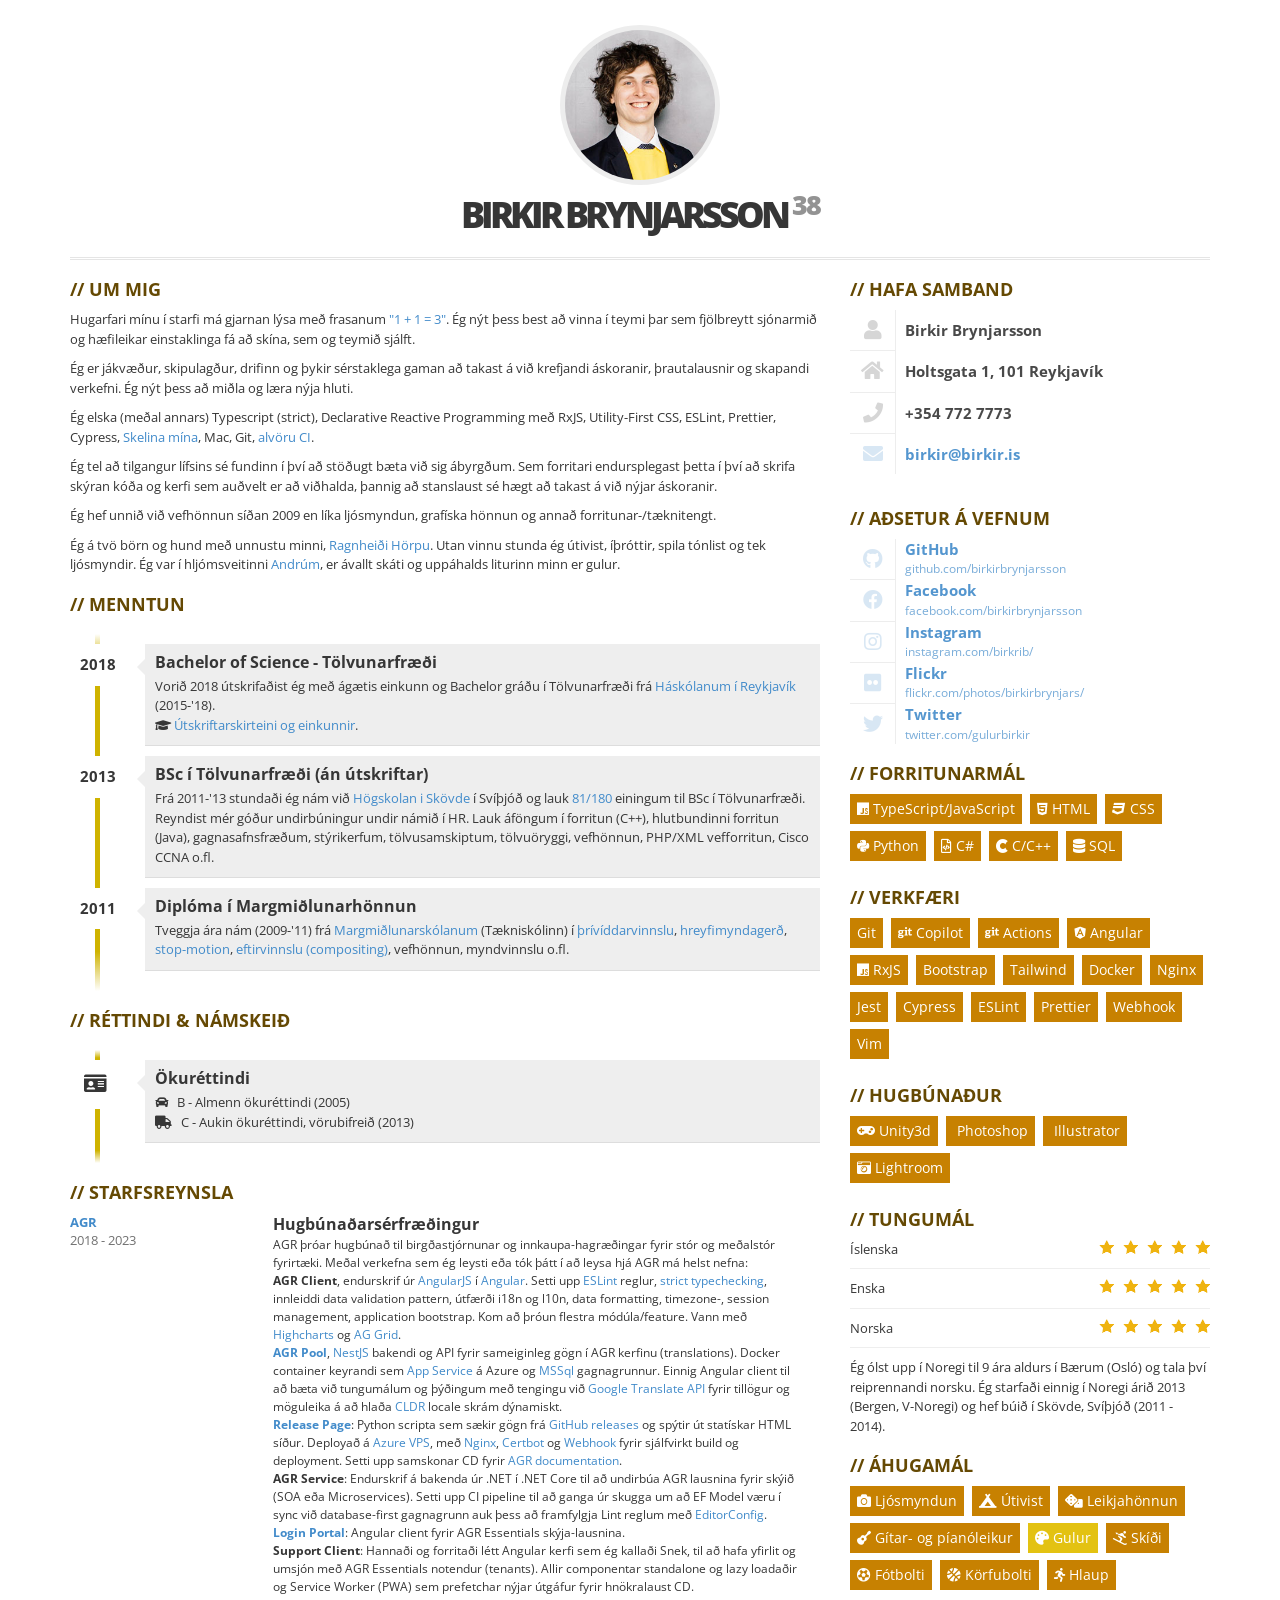
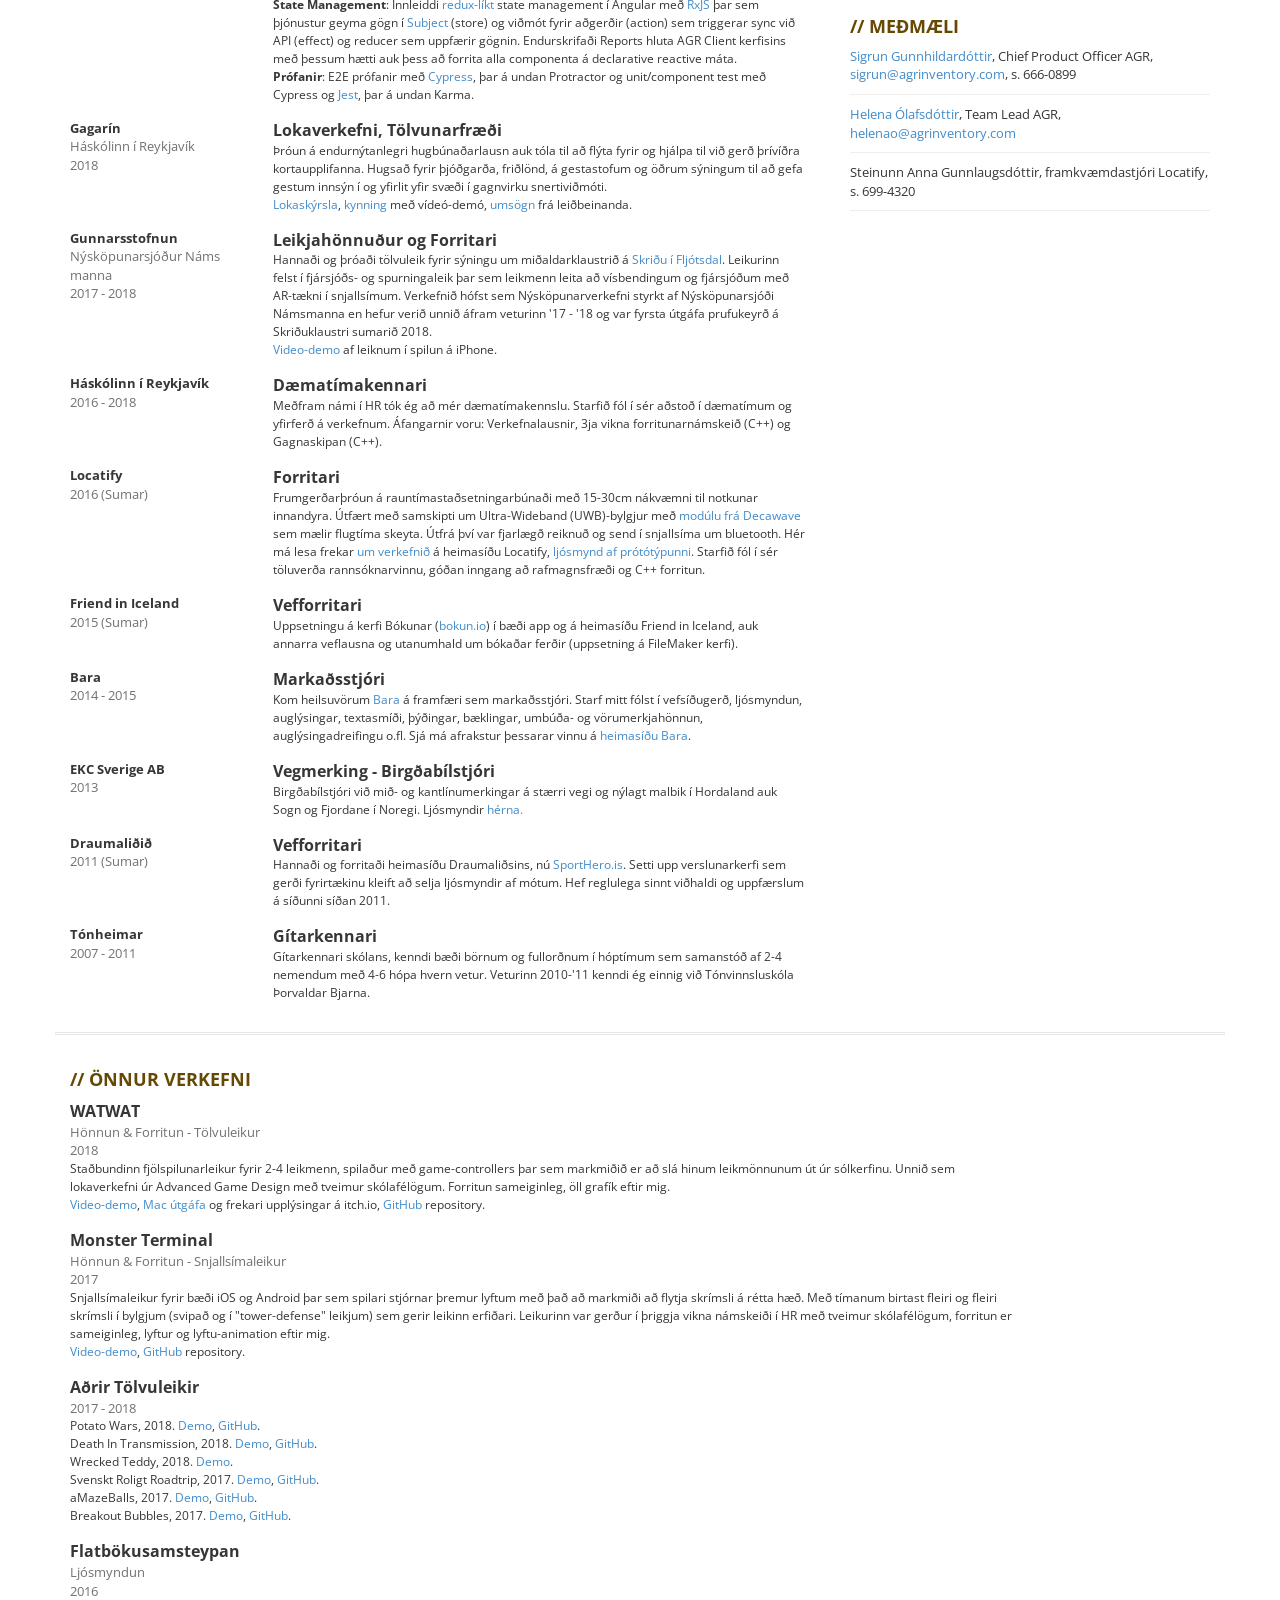
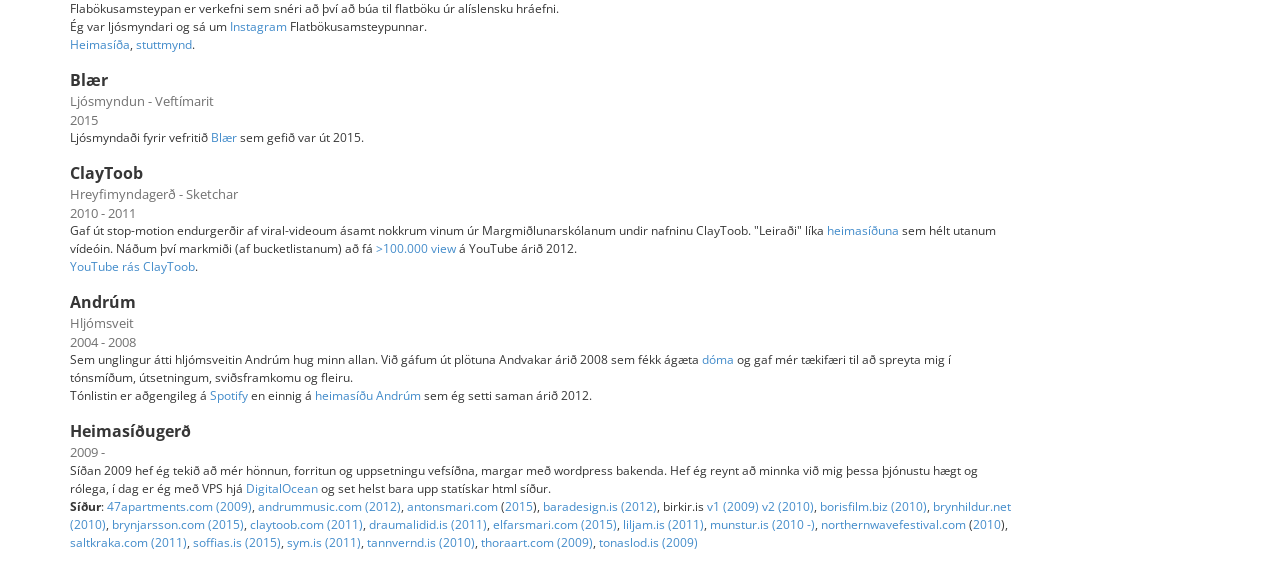
==== commit d757ba95: "Minor updates" ====
--- a/index.html
+++ b/index.html
@@ -247,7 +247,7 @@
                     >AGR</a
                   >
                 </div>
-                <div class="year">2018 - 2024</div>
+                <div class="year">2018 - 2023</div>
               </div>
               <div class="col-xs-9">
                 <div class="profession">Hugbúnaðarsérfræðingur</div>
@@ -265,7 +265,7 @@
                     >strict typechecking</a
                   >, innleiddi data validation pattern, útfærði i18n og l10n,
                   data formatting, timezone-, session management, application
-                  bootstrap. Kom að þróun flestra módúla/feature. Unnið með
+                  bootstrap. Kom að þróun flestra módúla/feature. Vann með
                   <a
                     href="https://www.highcharts.com/"
                     data-toggle="tooltip"
@@ -305,15 +305,15 @@
                     href="https://azure.microsoft.com/en-us/products/azure-sql/database"
                     >MSSql</a
                   >
-                  gagnagrunnur. Svo client til að bæta við tungumálum og
-                  þýðingum með tengingu við
+                  gagnagrunnur. Einnig Angular client til að bæta við tungumálum
+                  og þýðingum með tengingu við
                   <a
                     href="https://cloud.google.com/translate/docs/reference/rest"
                     >Google Translate API</a
                   >
                   fyrir tillögur og möguleika á að hlaða
                   <a href="https://cldr.unicode.org/">CLDR</a> locale skrám
-                  dýnamiskt í AGR Client.
+                  dýnamiskt.
                   <br />
                   <strong
                     ><a
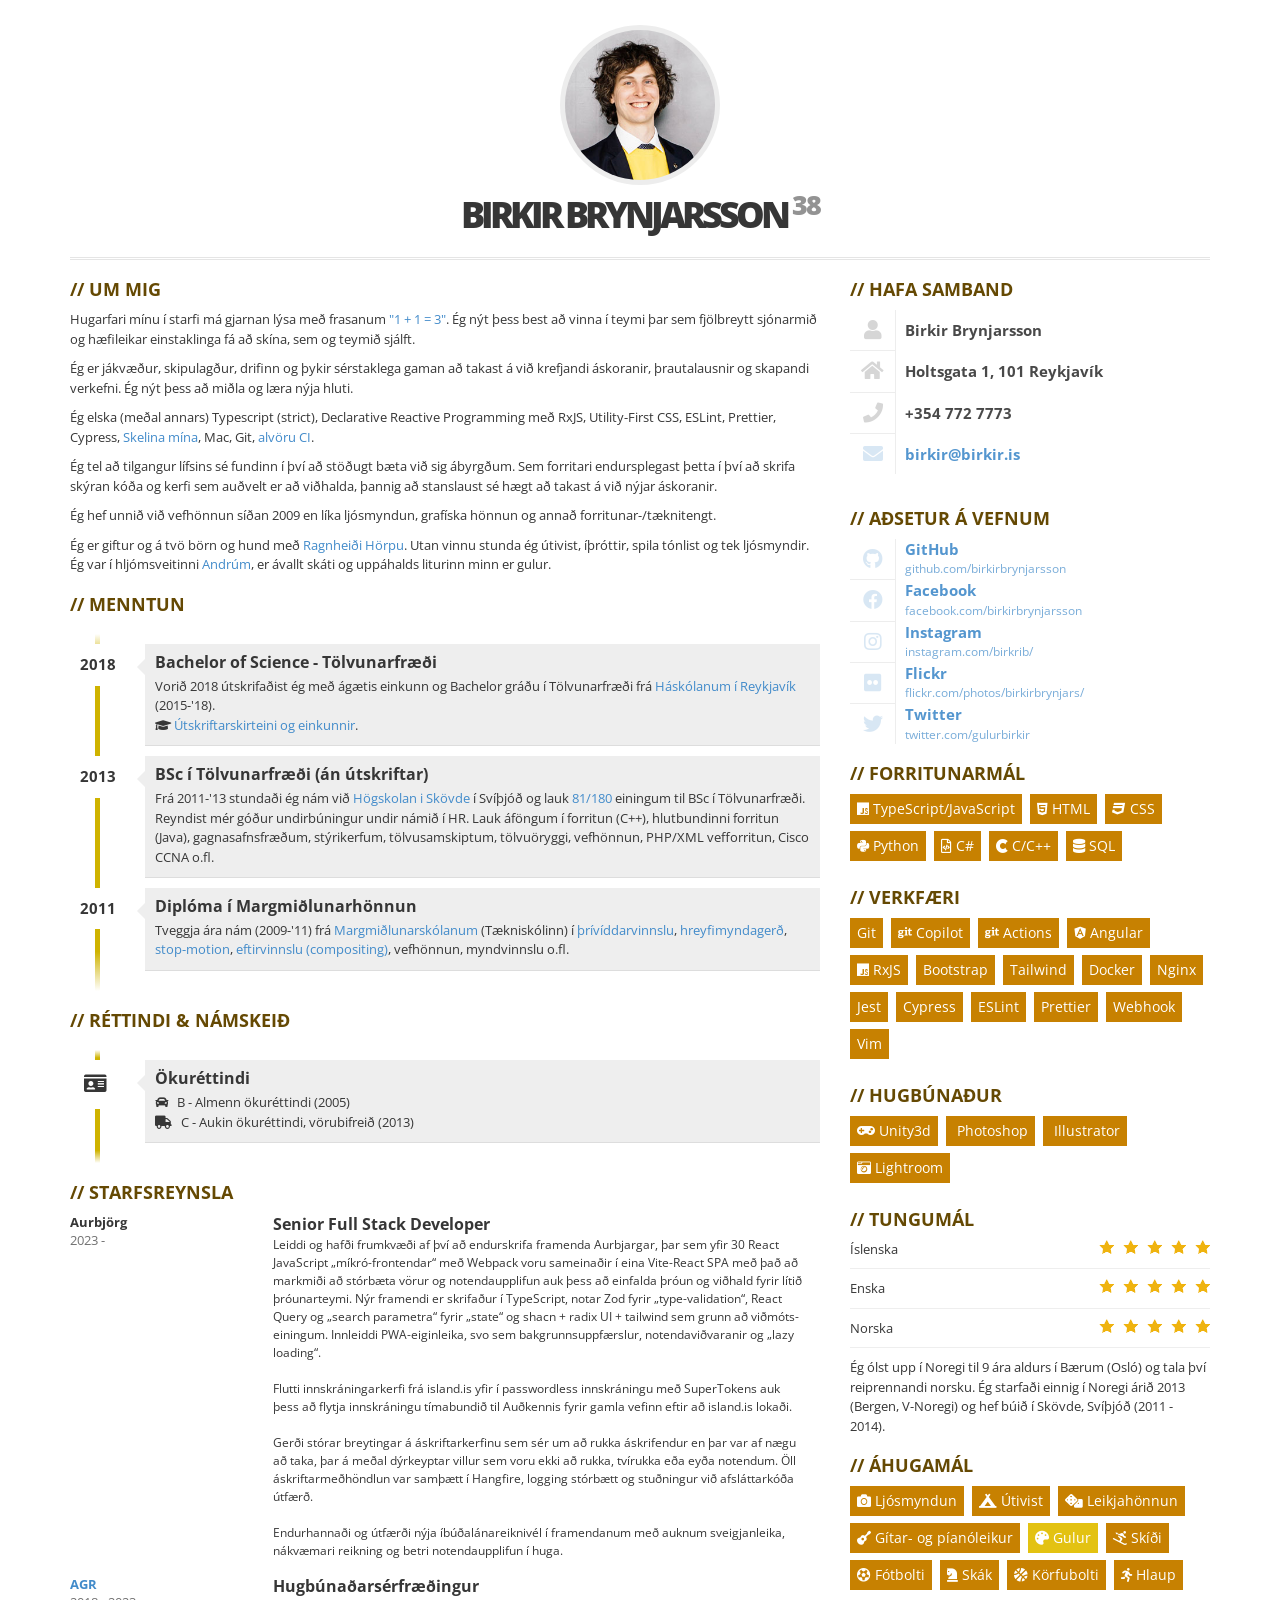
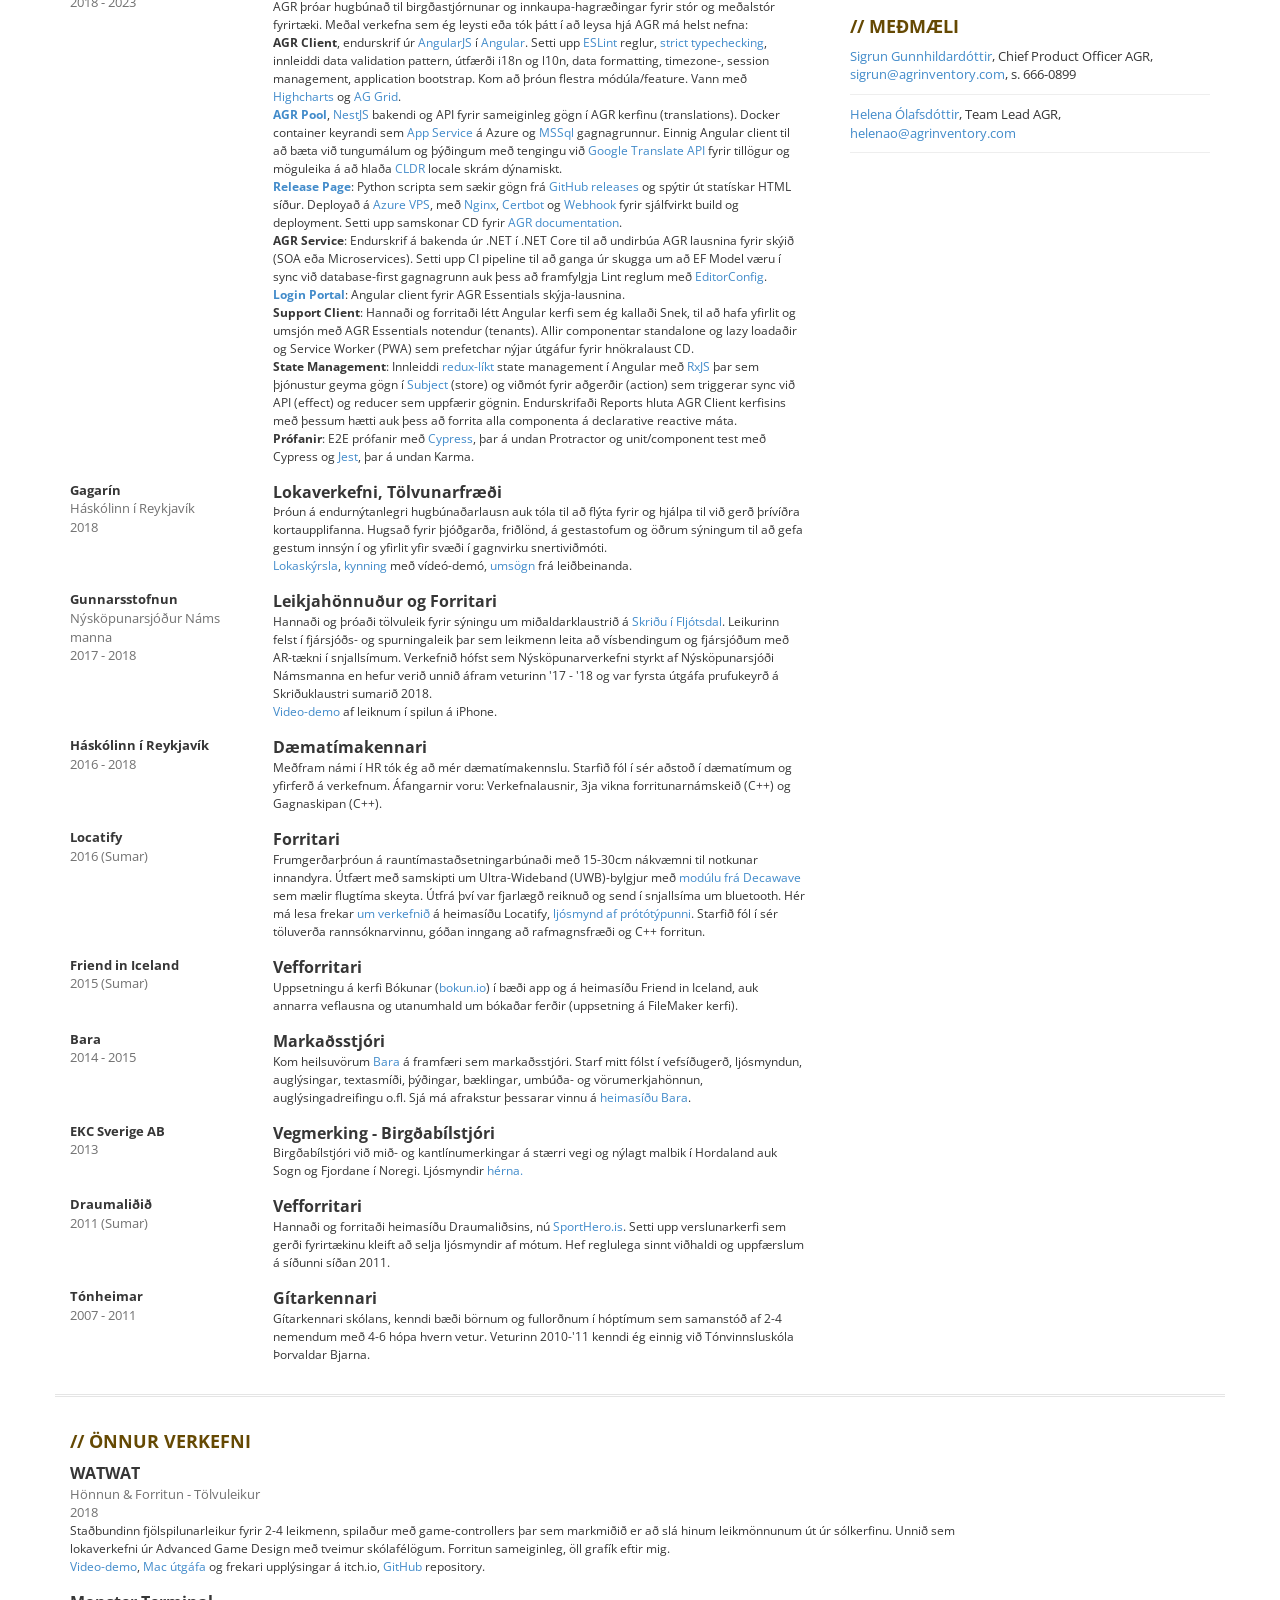
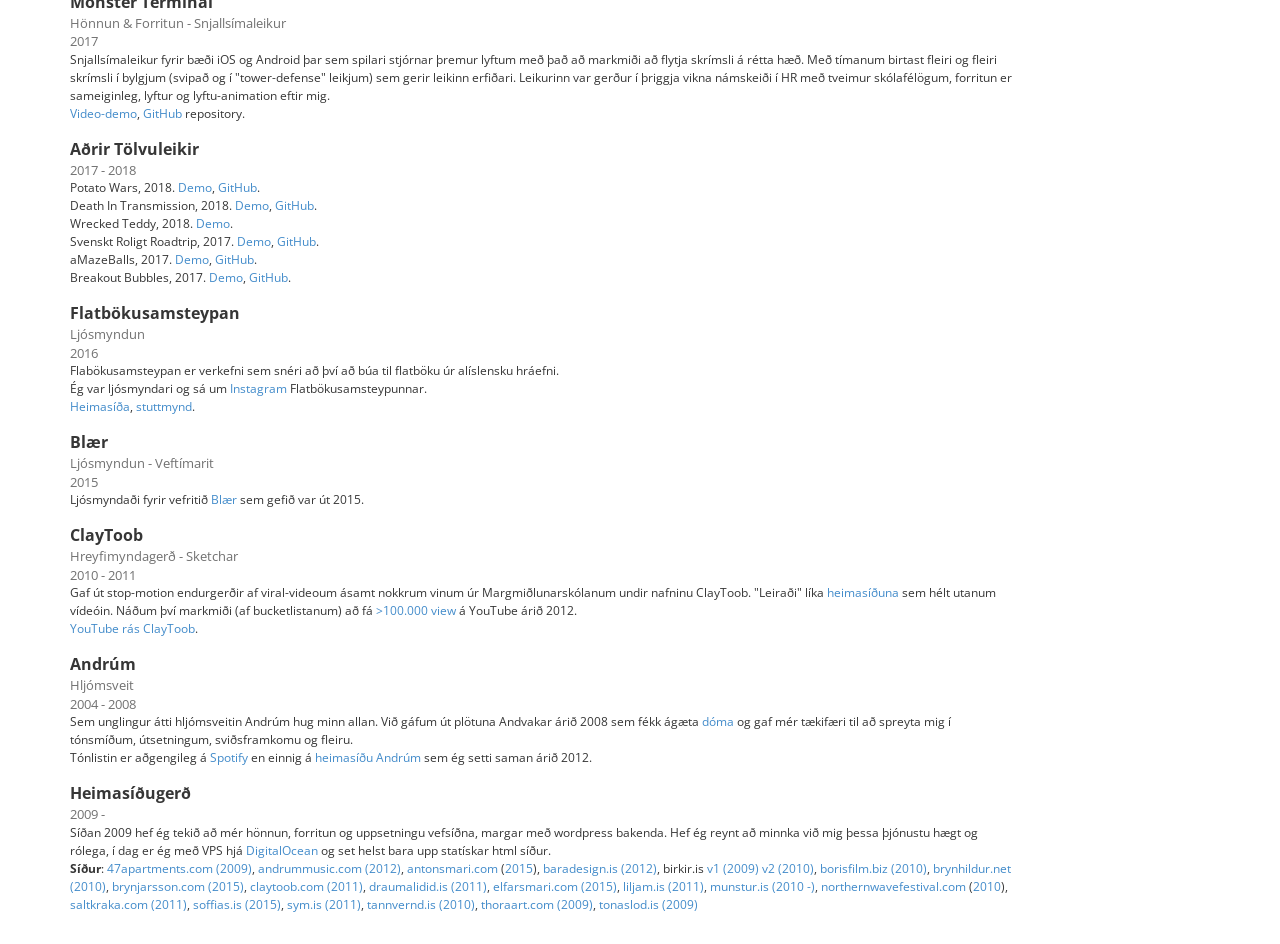
==== commit fec62a25: "Update CV" ====
--- a/index.html
+++ b/index.html
@@ -1,4 +1,4 @@
-<!doctype html>
+<!DOCTYPE html>
 <html lang="en">
   <head>
     <meta charset="utf-8" />
@@ -89,7 +89,7 @@
             </p>
 
             <p>
-              Ég á tvö börn og hund með unnustu minni,
+              Ég er giftur og á tvö börn og hund með
               <a
                 href="https://ragnheidurharpa.com/"
                 data-toggle="tooltip"
@@ -238,6 +238,40 @@
 
             <div class="job clearfix">
               <div class="col-xs-3">
+                <div class="where">Aurbjörg</div>
+                <div class="year">2023 -</div>
+              </div>
+              <div class="col-xs-9">
+                <div class="profession">Senior Full Stack Developer</div>
+                <div class="description">
+                  Leiddi og hafði frumkvæði af því að endurskrifa framenda
+                  Aurbjargar, þar sem yfir 30 React JavaScript
+                  „míkró-frontendar“ með Webpack voru sameinaðir í eina
+                  Vite-React SPA með það að markmiði að stórbæta vörur og
+                  notendaupplifun auk þess að einfalda þróun og viðhald fyrir
+                  lítið þróunarteymi. Nýr framendi er skrifaður í TypeScript,
+                  notar Zod fyrir „type-validation“, React Query og „search
+                  parametra“ fyrir „state“ og shacn + radix UI + tailwind sem
+                  grunn að viðmóts-einingum. Innleiddi PWA-eiginleika, svo sem
+                  bakgrunnsuppfærslur, notendaviðvaranir og „lazy loading“.<br /><br />
+                  Flutti innskráningarkerfi frá island.is yfir í passwordless
+                  innskráningu með SuperTokens auk þess að flytja innskráningu
+                  tímabundið til Auðkennis fyrir gamla vefinn eftir að island.is
+                  lokaði.
+                  <br /><br />Gerði stórar breytingar á áskriftarkerfinu sem sér
+                  um að rukka áskrifendur en þar var af nægu að taka, þar á
+                  meðal dýrkeyptar villur sem voru ekki að rukka, tvírukka eða
+                  eyða notendum. Öll áskriftarmeðhöndlun var samþætt í Hangfire,
+                  logging stórbætt og stuðningur við afsláttarkóða útfærð.
+                  <br /><br />Endurhannaði og útfærði nýja íbúðalánareiknivél í
+                  framendanum með auknum sveigjanleika, nákvæmari reikning og
+                  betri notendaupplifun í huga.
+                </div>
+              </div>
+            </div>
+
+            <div class="job clearfix">
+              <div class="col-xs-3">
                 <div class="where">
                   <a
                     href="https://agrinventory.com"
@@ -867,6 +901,7 @@
             <div class="hobby hobby-football">
               <i class="fas fa-futbol"></i> Fótbolti
             </div>
+            <div class="hobby"><i class="fas fa-chess-knight"></i> Skák</div>
             <div class="hobby">
               <i class="fas fa-basketball-ball"></i> Körfubolti
             </div>
@@ -894,10 +929,10 @@
                   >helenao@agrinventory.com</a
                 >
               </div>
-              <div class="skill">
+              <!-- <div class="skill">
                 Steinunn Anna Gunnlaugsdóttir, framkvæmdastjóri Locatify, s.
                 699-4320
-              </div>
+              </div> -->
               <!-- <div class="skill"> -->
               <!--   Ástvaldur Traustason, skólastjóri Tónheima, s. 896-9828 -->
               <!-- </div> -->
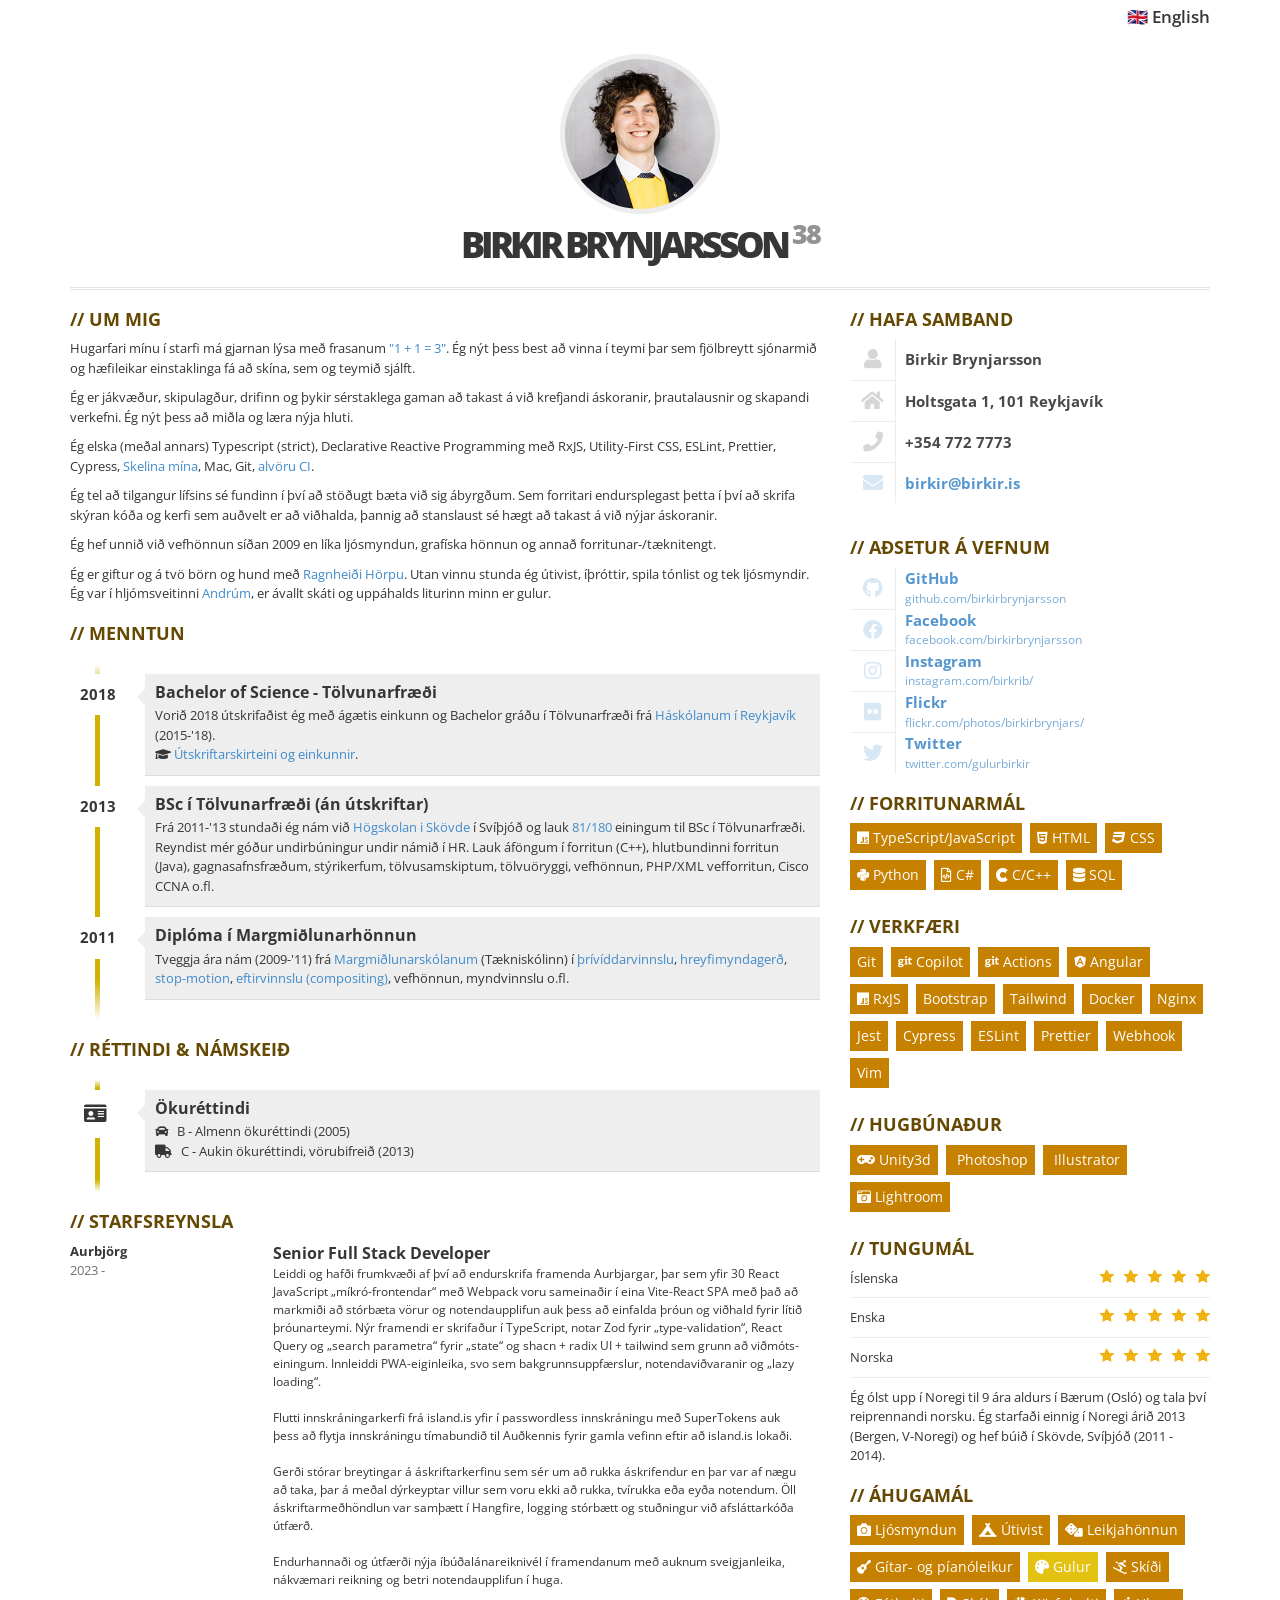
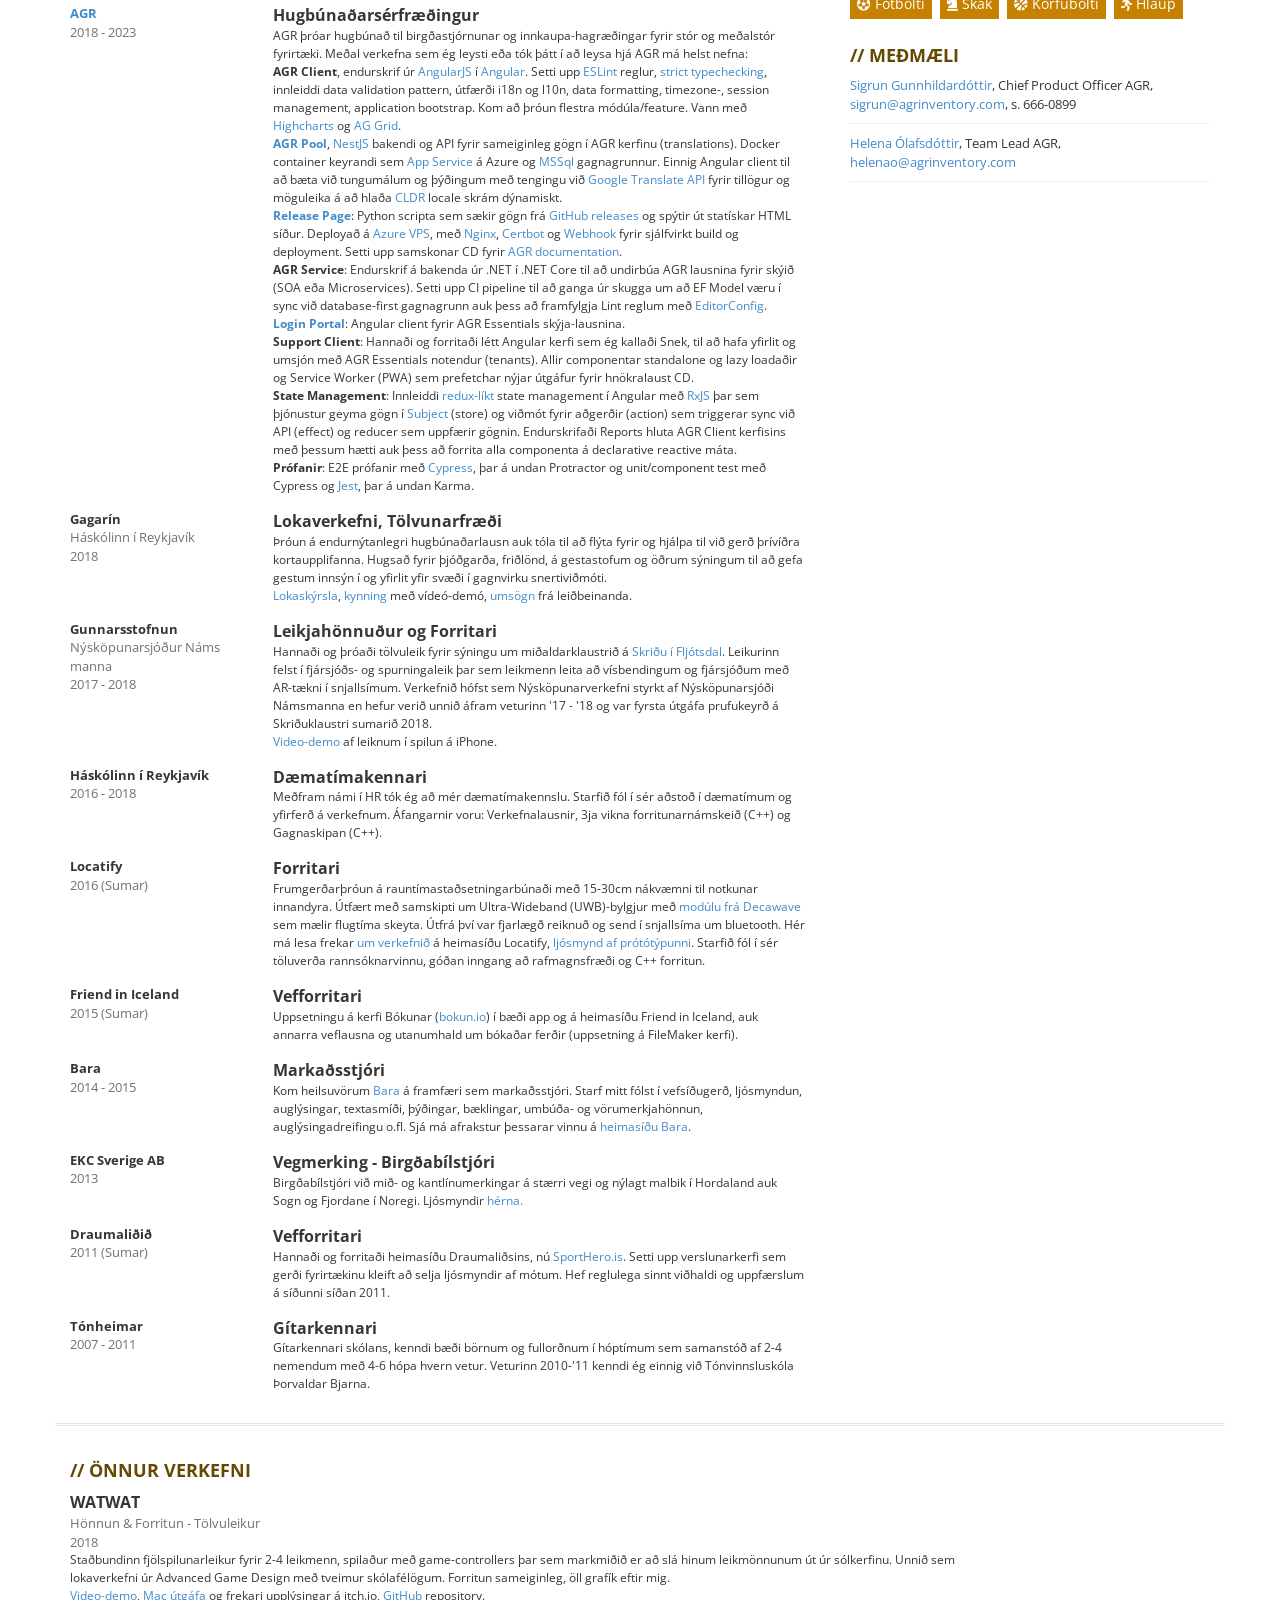
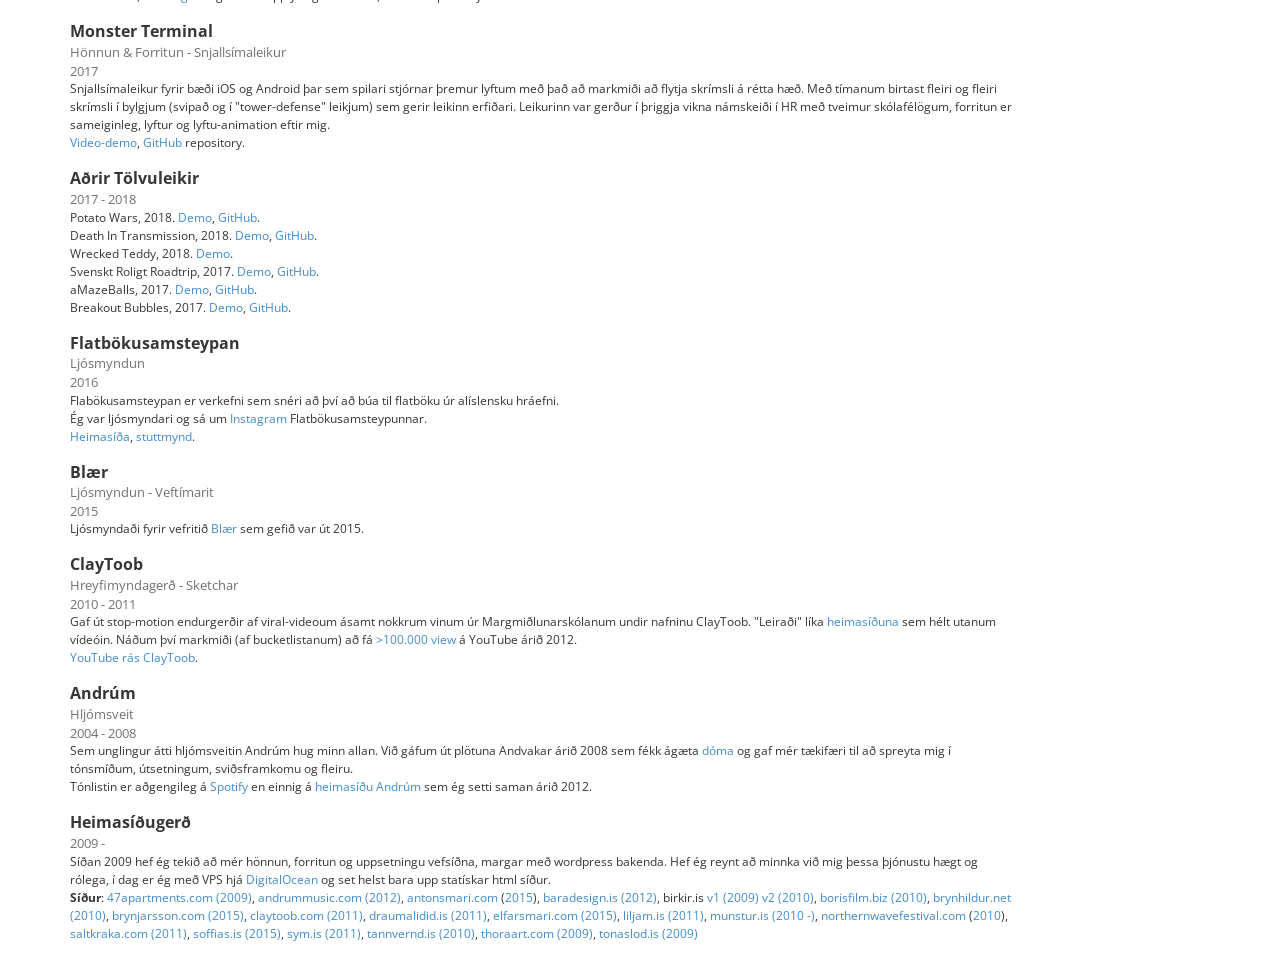
==== commit 94716188: "Add inline favicon" ====
--- a/index.html
+++ b/index.html
@@ -1,10 +1,11 @@
-<!DOCTYPE html>
+<!doctype html>
 <html lang="en">
   <head>
     <meta charset="utf-8" />
     <meta http-equiv="X-UA-Compatible" content="IE=edge,chrome=1" />
     <meta name="viewport" content="width=device-width, initial-scale=1" />
     <title>Birkir Brynjarsson - CV</title>
+    <link rel="icon" href="data:image/svg+xml,<svg xmlns=%22http://www.w3.org/2000/svg%22 viewBox=%220 0 100 100%22><rect width=%22100%22 height=%22100%22 rx=%2220%22 fill=%22%23171717%22/><text x=%2250%22 y=%2268%22 font-size=%2260%22 font-family=%22Georgia, serif%22 fill=%22%23f7f4ee%22 text-anchor=%22middle%22>b</text></svg>" />
     <link href="css/bootstrap.min.css" rel="stylesheet" />
     <link
       rel="stylesheet"
@@ -19,7 +20,17 @@
     <![endif]-->
   </head>
   <body>
-    <div class="container">
+    <div class="container language-container">
+      <div class="row no-print">
+        <div class="col-xs-12">
+          <div class="language-switcher" aria-label="Language selector">
+            <a href="en/index.html">🇬🇧 English</a>
+          </div>
+        </div>
+      </div>
+    </div>
+
+    <div class="container main-container">
       <div class="row">
         <div class="col-xs-12">
           <div id="photo-header" class="text-center">
--- a/css/main.css
+++ b/css/main.css
@@ -5,7 +5,7 @@
 /*******************************************
 FONTS
 *******************************************/
-@import url(http://fonts.googleapis.com/css?family=Open+Sans:400,600,700,800);
+@import url(//fonts.googleapis.com/css?family=Open+Sans:400,600,700,800);
 /*******************************************
 SETTINGS
 *******************************************/
@@ -39,9 +39,37 @@
 CONTAINER
 *******************************************/
 .container {
+  background: #fff;
+}
+
+.main-container {
   margin-top: 100px;
   margin-bottom: 15px;
-  background: #fff;
+}
+
+.language-switcher {
+  margin-top: 5px;
+  text-align: right;
+  font-size: 1.7rem;
+  font-weight: 600;
+}
+
+.language-switcher a {
+  color: #363636;
+  text-decoration: none;
+}
+
+.language-switcher a:hover,
+.language-switcher a:focus {
+  text-decoration: underline;
+}
+
+@media (max-width: 767px) {
+  .language-switcher {
+    margin-top: 0;
+    margin-bottom: 10px;
+    text-align: center;
+  }
 }
 /*******************************************
 PHOTO (AVATAR)
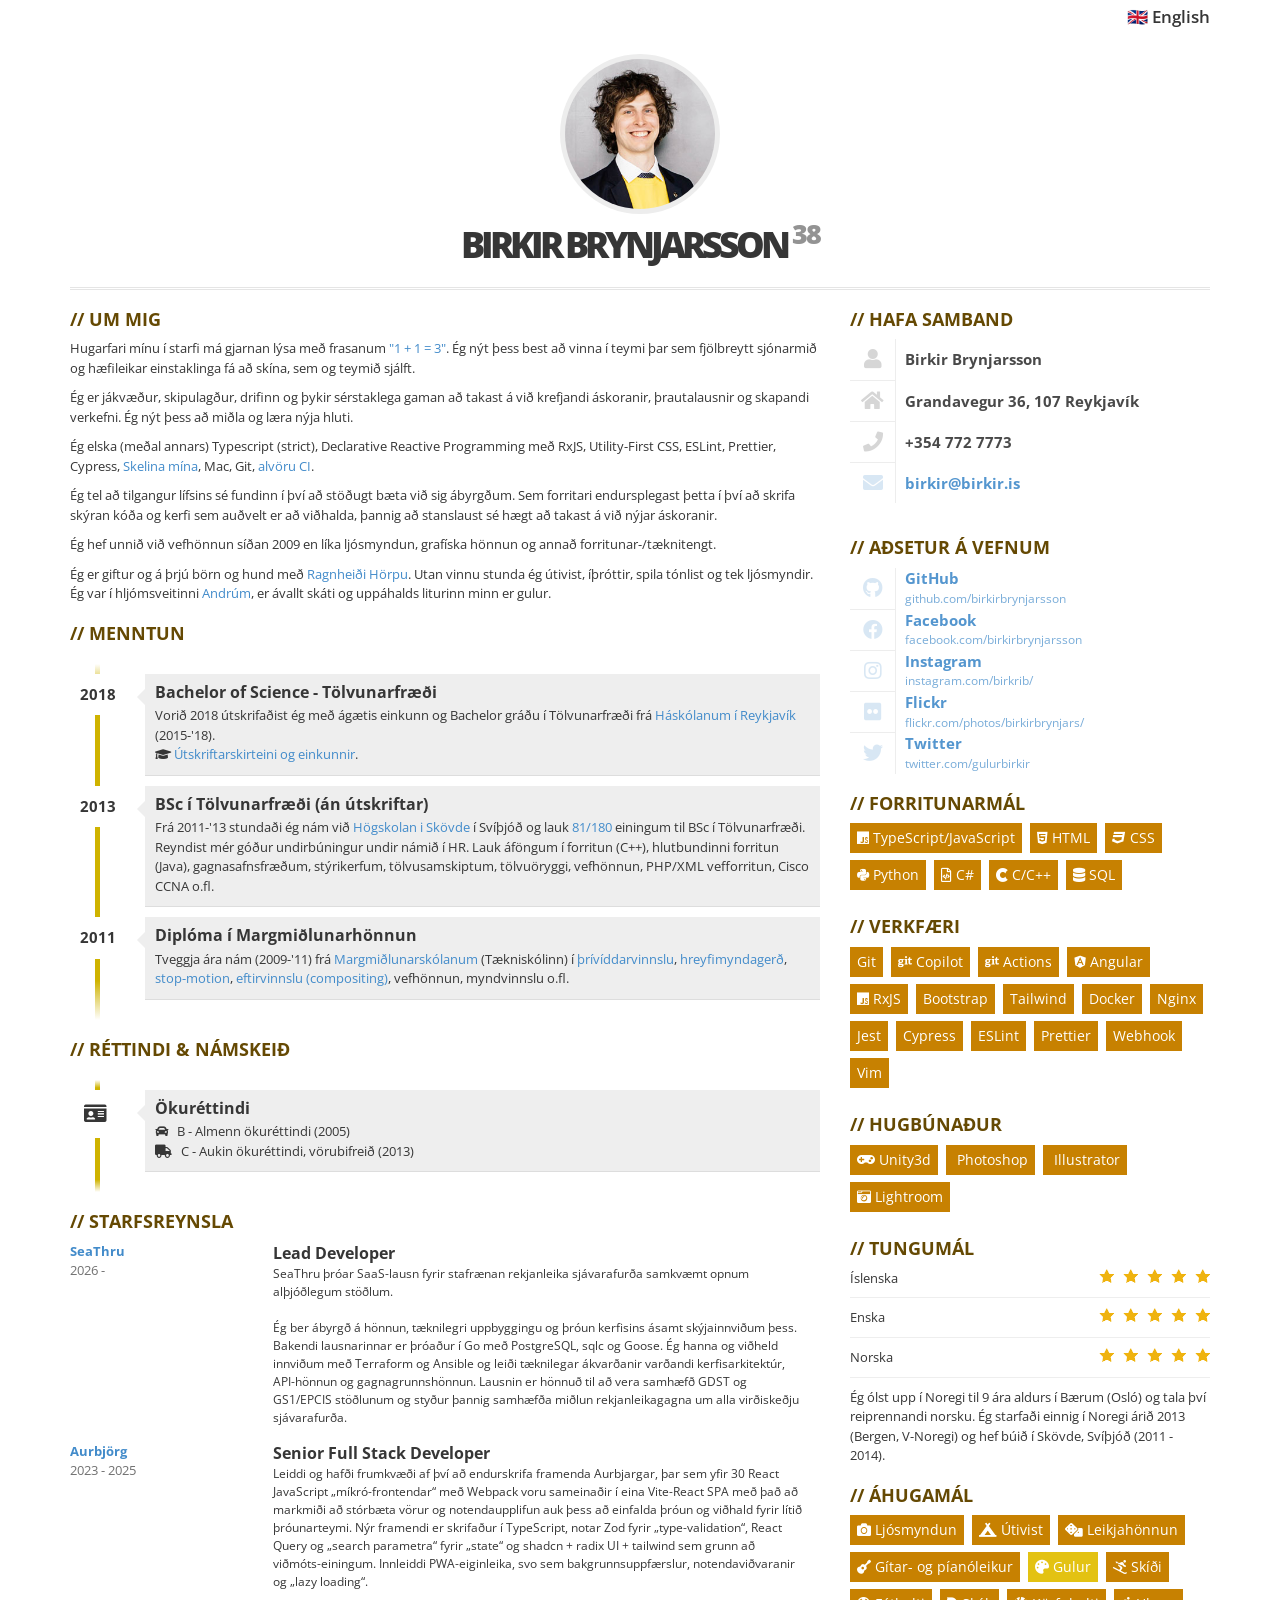
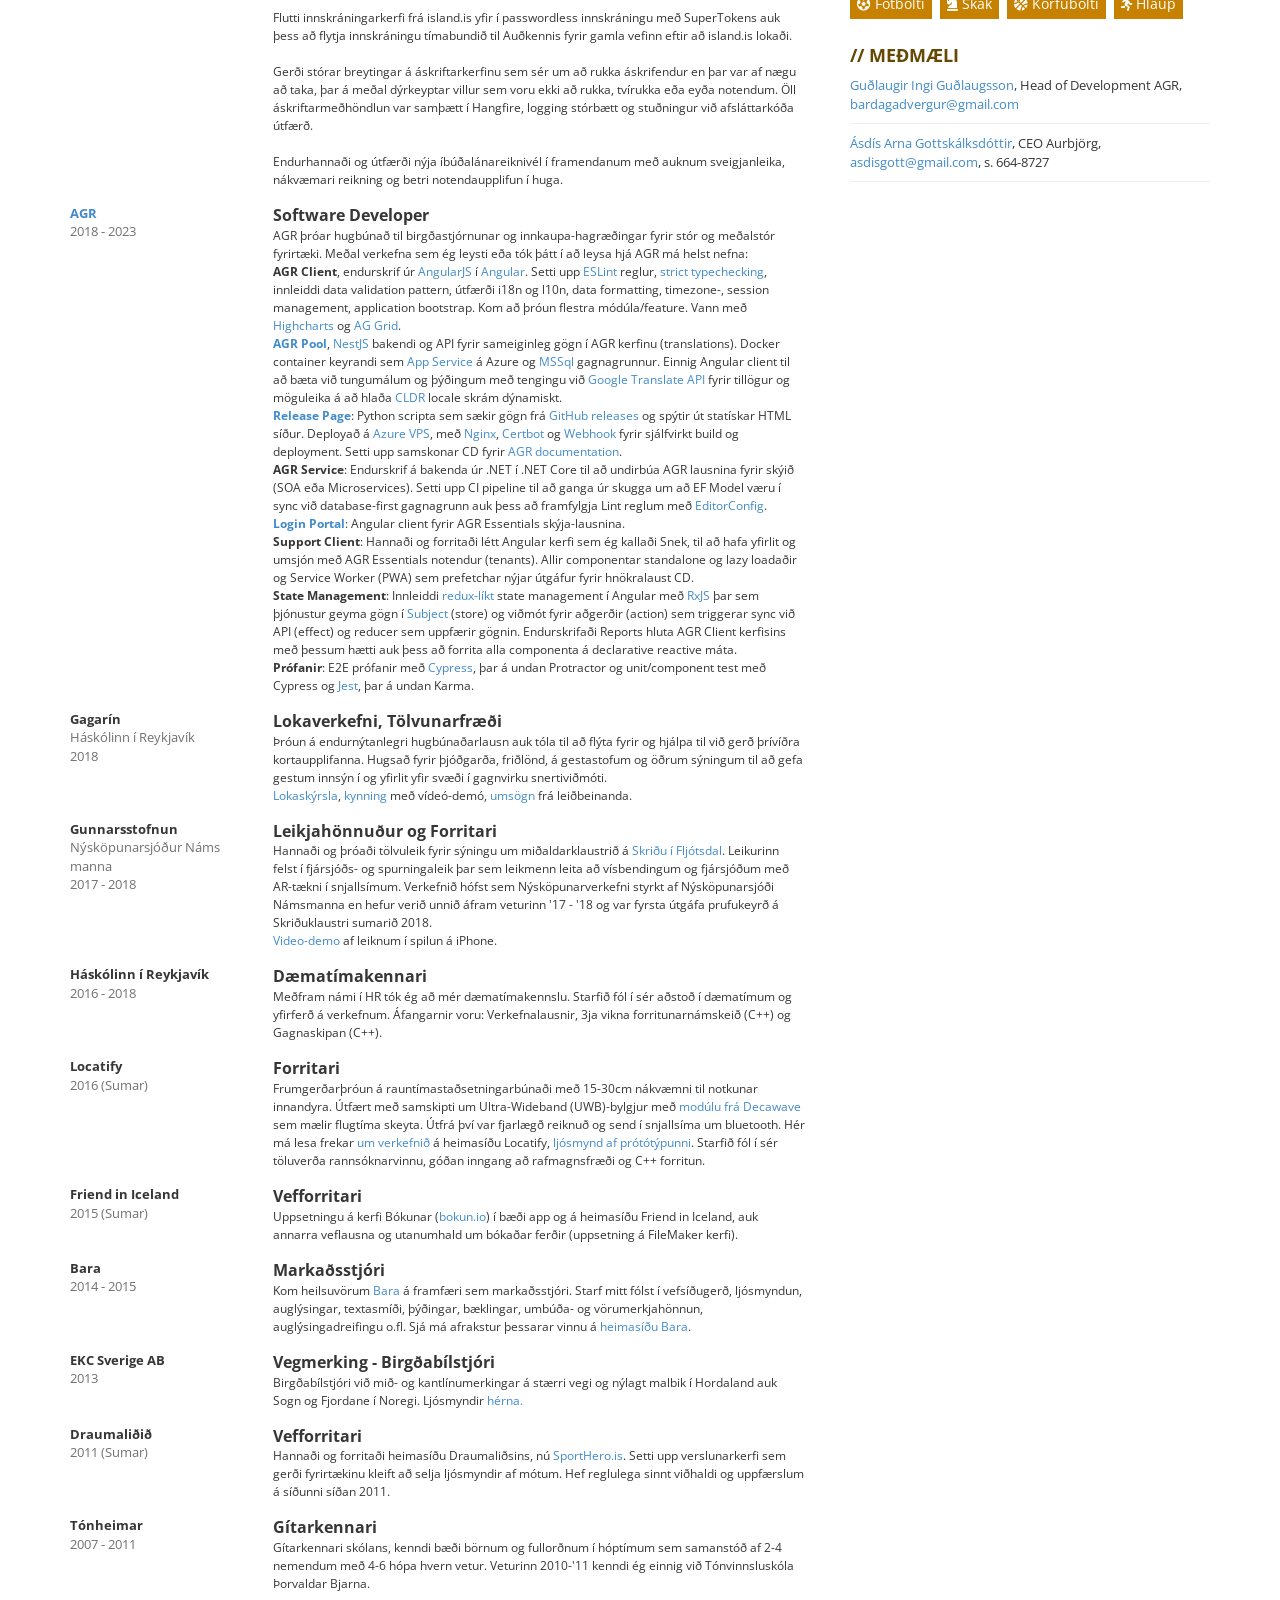
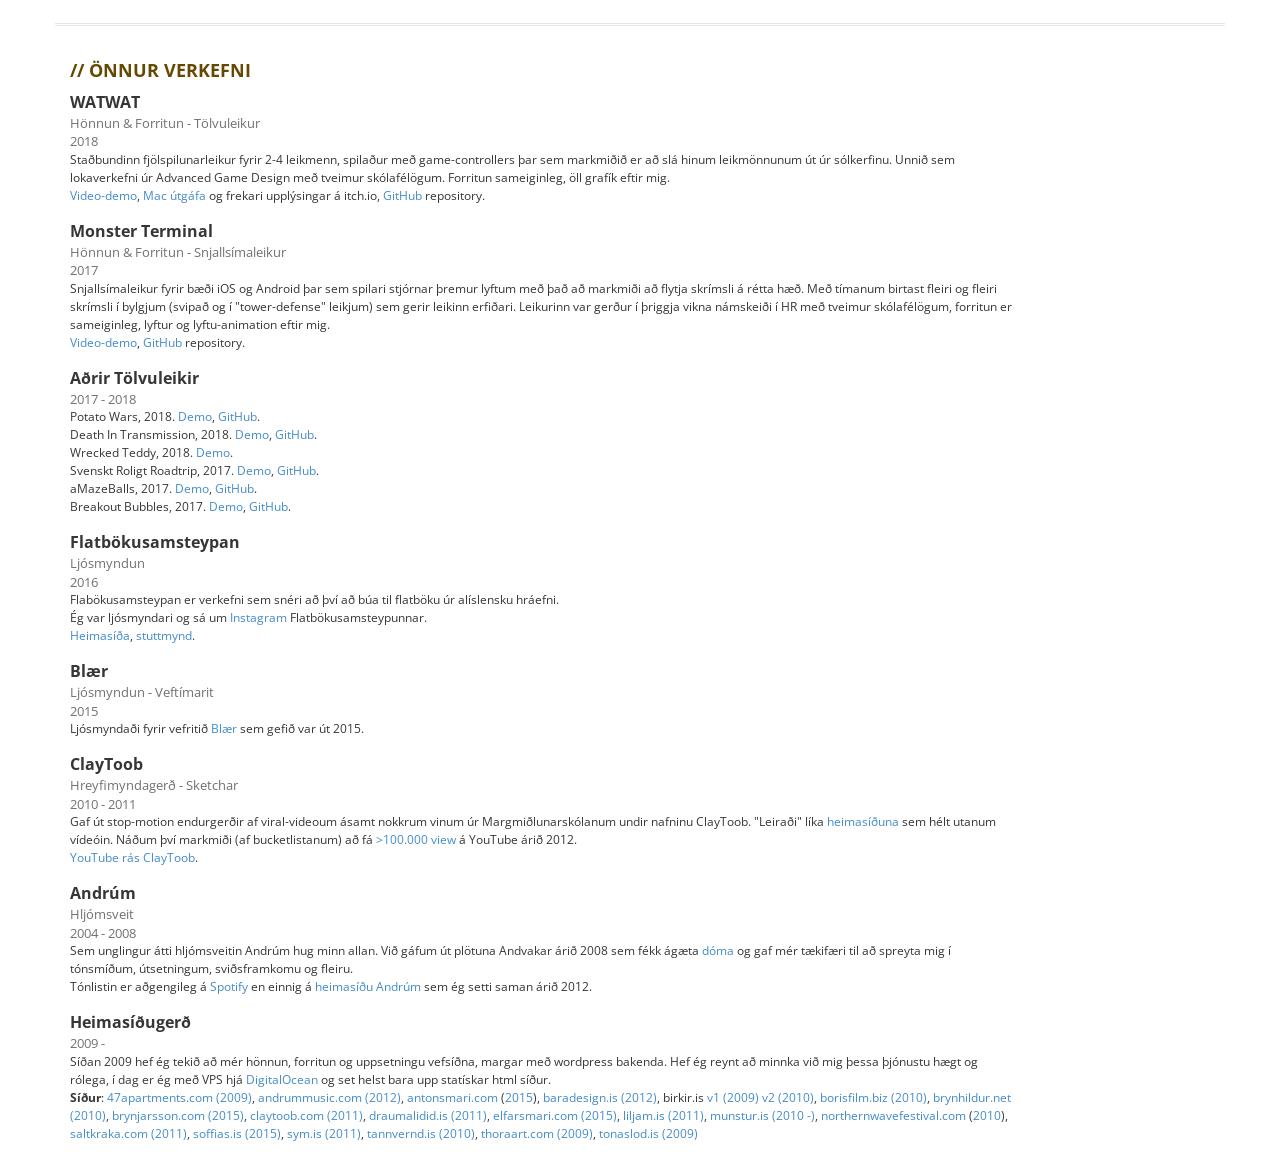
==== commit 728766cb: "Add SeaThru section" ====
--- a/index.html
+++ b/index.html
@@ -5,7 +5,10 @@
     <meta http-equiv="X-UA-Compatible" content="IE=edge,chrome=1" />
     <meta name="viewport" content="width=device-width, initial-scale=1" />
     <title>Birkir Brynjarsson - CV</title>
-    <link rel="icon" href="data:image/svg+xml,<svg xmlns=%22http://www.w3.org/2000/svg%22 viewBox=%220 0 100 100%22><rect width=%22100%22 height=%22100%22 rx=%2220%22 fill=%22%23171717%22/><text x=%2250%22 y=%2268%22 font-size=%2260%22 font-family=%22Georgia, serif%22 fill=%22%23f7f4ee%22 text-anchor=%22middle%22>b</text></svg>" />
+    <link
+      rel="icon"
+      href="data:image/svg+xml,<svg xmlns=%22http://www.w3.org/2000/svg%22 viewBox=%220 0 100 100%22><rect width=%22100%22 height=%22100%22 rx=%2220%22 fill=%22%23171717%22/><text x=%2254%22 y=%2274%22 font-size=%2286%22 font-family=%22Courier New, monospace%22 fill=%22%23f7f4ee%22 text-anchor=%22middle%22>b</text></svg>"
+    />
     <link href="css/bootstrap.min.css" rel="stylesheet" />
     <link
       rel="stylesheet"
@@ -100,7 +103,7 @@
             </p>
 
             <p>
-              Ég er giftur og á tvö börn og hund með
+              Ég er giftur og á þrjú börn og hund með
               <a
                 href="https://ragnheidurharpa.com/"
                 data-toggle="tooltip"
@@ -249,8 +252,47 @@
 
             <div class="job clearfix">
               <div class="col-xs-3">
-                <div class="where">Aurbjörg</div>
-                <div class="year">2023 -</div>
+                <div class="where">
+                  <a
+                    href="https://seathru.is"
+                    alt="Heimasíða SeaThru"
+                    data-toggle="tooltip"
+                    title="Heimasíða SeaThru"
+                    >SeaThru</a
+                  >
+                </div>
+                <div class="year">2026 -</div>
+              </div>
+              <div class="col-xs-9">
+                <div class="profession">Lead Developer</div>
+                <div class="description">
+                  SeaThru þróar SaaS-lausn fyrir stafrænan rekjanleika
+                  sjávarafurða samkvæmt opnum alþjóðlegum stöðlum.
+                  <br /><br />
+                  Ég ber ábyrgð á hönnun, tæknilegri uppbyggingu og þróun
+                  kerfisins ásamt skýjainnviðum þess. Bakendi lausnarinnar er
+                  þróaður í Go með PostgreSQL, sqlc og Goose. Ég hanna og
+                  viðheld innviðum með Terraform og Ansible og leiði tæknilegar
+                  ákvarðanir varðandi kerfisarkitektúr, API-hönnun og
+                  gagnagrunnshönnun. Lausnin er hönnuð til að vera samhæfð GDST
+                  og GS1/EPCIS stöðlunum og styður þannig samhæfða miðlun
+                  rekjanleikagagna um alla virðiskeðju sjávarafurða.
+                </div>
+              </div>
+            </div>
+
+            <div class="job clearfix">
+              <div class="col-xs-3">
+                <div class="where">
+                  <a
+                    href="https://aurbjorg.is"
+                    alt="Heimasíða Aurbjargar"
+                    data-toggle="tooltip"
+                    title="Heimasíða Aurbjargar"
+                    >Aurbjörg</a
+                  >
+                </div>
+                <div class="year">2023 - 2025</div>
               </div>
               <div class="col-xs-9">
                 <div class="profession">Senior Full Stack Developer</div>
@@ -262,7 +304,7 @@
                   notendaupplifun auk þess að einfalda þróun og viðhald fyrir
                   lítið þróunarteymi. Nýr framendi er skrifaður í TypeScript,
                   notar Zod fyrir „type-validation“, React Query og „search
-                  parametra“ fyrir „state“ og shacn + radix UI + tailwind sem
+                  parametra“ fyrir „state“ og shadcn + radix UI + tailwind sem
                   grunn að viðmóts-einingum. Innleiddi PWA-eiginleika, svo sem
                   bakgrunnsuppfærslur, notendaviðvaranir og „lazy loading“.<br /><br />
                   Flutti innskráningarkerfi frá island.is yfir í passwordless
@@ -295,7 +337,7 @@
                 <div class="year">2018 - 2023</div>
               </div>
               <div class="col-xs-9">
-                <div class="profession">Hugbúnaðarsérfræðingur</div>
+                <div class="profession">Software Developer</div>
                 <div class="description">
                   AGR þróar hugbúnað til birgðastjórnunar og
                   innkaupa-hagræðingar fyrir stór og meðalstór fyrirtæki. Meðal
@@ -677,7 +719,7 @@
                 <span class="fa fa-home fa-fw"></span>
               </div>
               <div class="title only pull-right">
-                Holtsgata 1, 101 Reykjavík
+                Grandavegur 36, 107 Reykjavík
               </div>
             </div>
             <div class="contact-item">
@@ -924,29 +966,21 @@
             <h2>Meðmæli</h2>
             <div id="recommend">
               <div class="skill">
-                <a href="https://www.linkedin.com/in/sigrunbg/"
-                  >Sigrun Gunnhildardóttir</a
-                >, Chief Product Officer AGR,
-                <a href="mailto:sigrun@agrinventory.com"
-                  >sigrun@agrinventory.com</a
-                >, s. 666-0899
+                <a href="https://www.linkedin.com/in/illug/"
+                  >Guðlaugir Ingi Guðlaugsson</a
+                >, Head of Development AGR,
+                <a href="mailto:bardagadvergur@gmail.com"
+                  >bardagadvergur@gmail.com</a
+                >
               </div>
               <div class="skill">
                 <a
-                  href="https://www.linkedin.com/in/helena-olafsdottir-86620078/"
-                  >Helena Ólafsdóttir</a
-                >, Team Lead AGR,
-                <a href="mailto:helenao@agrinventory.com"
-                  >helenao@agrinventory.com</a
-                >
-              </div>
-              <!-- <div class="skill">
-                Steinunn Anna Gunnlaugsdóttir, framkvæmdastjóri Locatify, s.
-                699-4320
-              </div> -->
-              <!-- <div class="skill"> -->
-              <!--   Ástvaldur Traustason, skólastjóri Tónheima, s. 896-9828 -->
-              <!-- </div> -->
+                  href="https://www.linkedin.com/in/asdis-arna-gottskalksdottir-9b5023167/"
+                  >Ásdís Arna Gottskálksdóttir</a
+                >, CEO Aurbjörg,
+                <a href="mailto:asdisgott@gmail.com">asdisgott@gmail.com</a>, s.
+                664-8727
+              </div>
             </div>
           </div>
         </div>
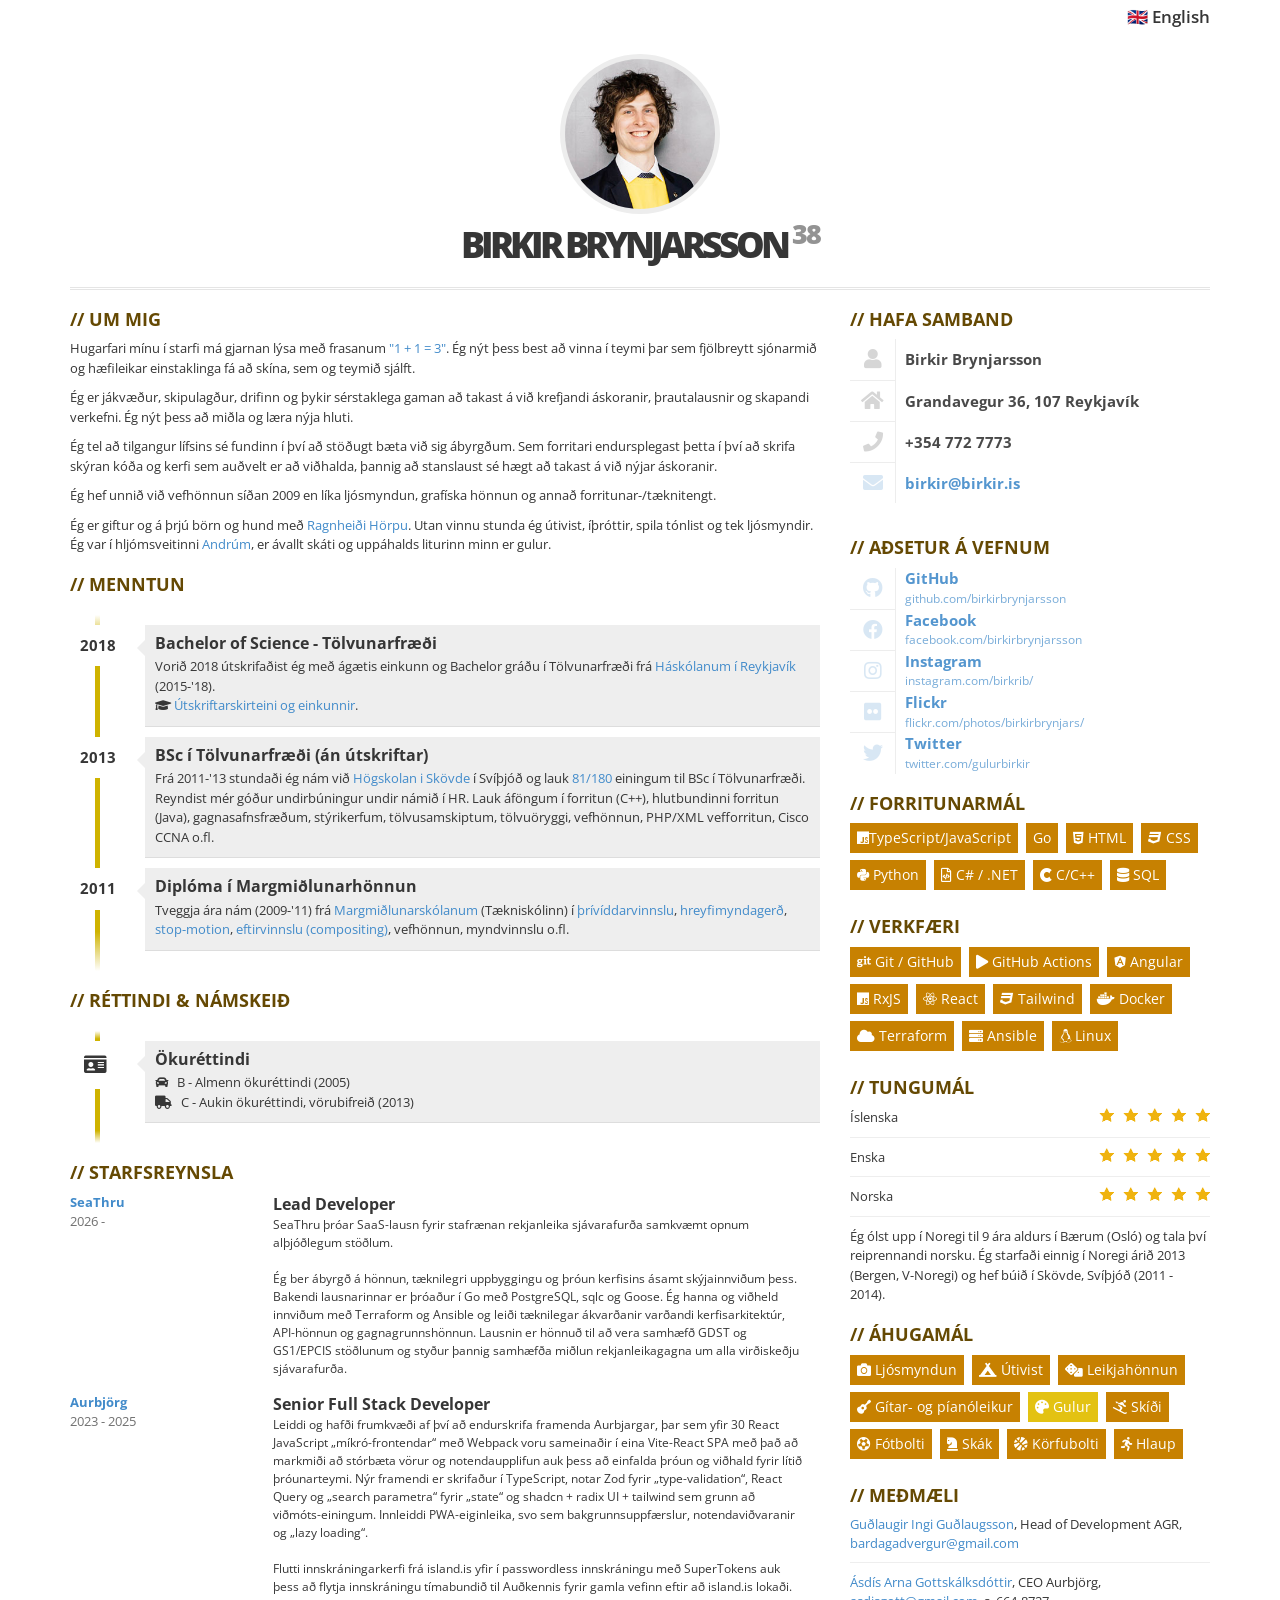
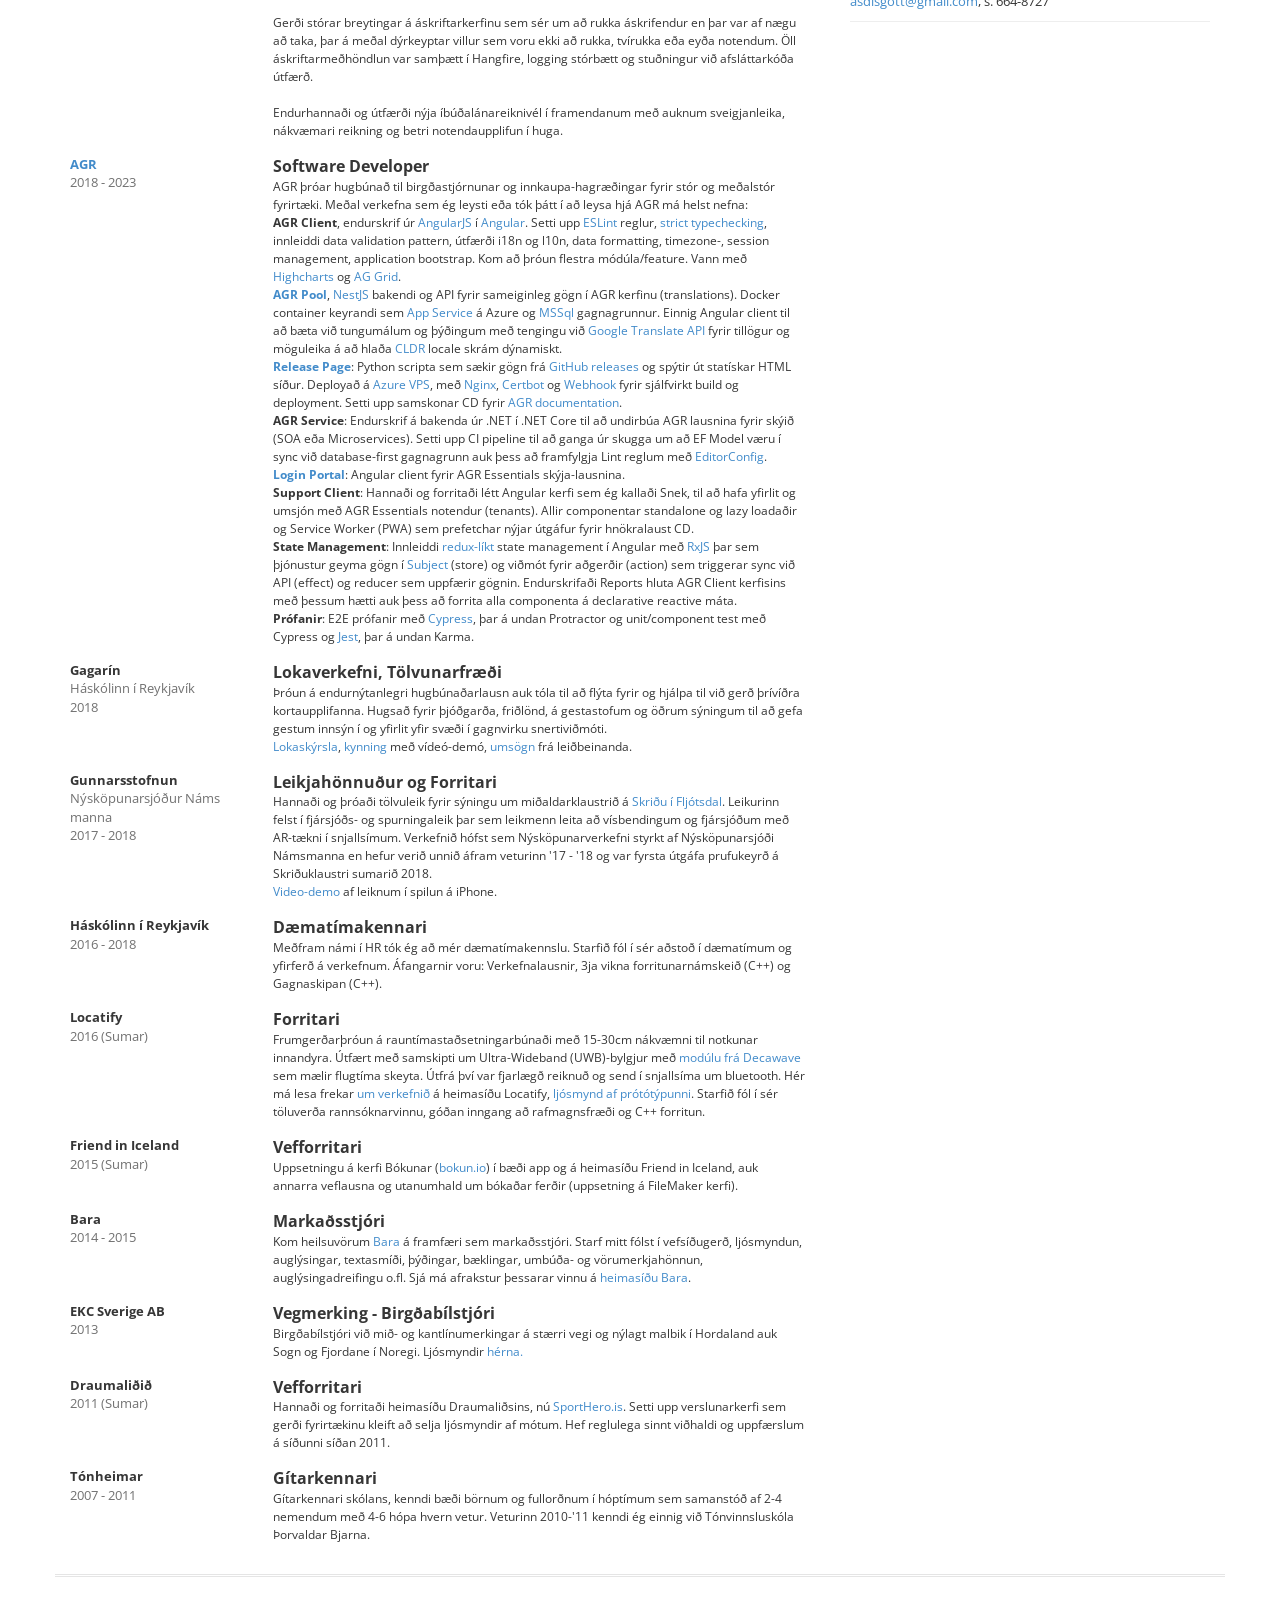
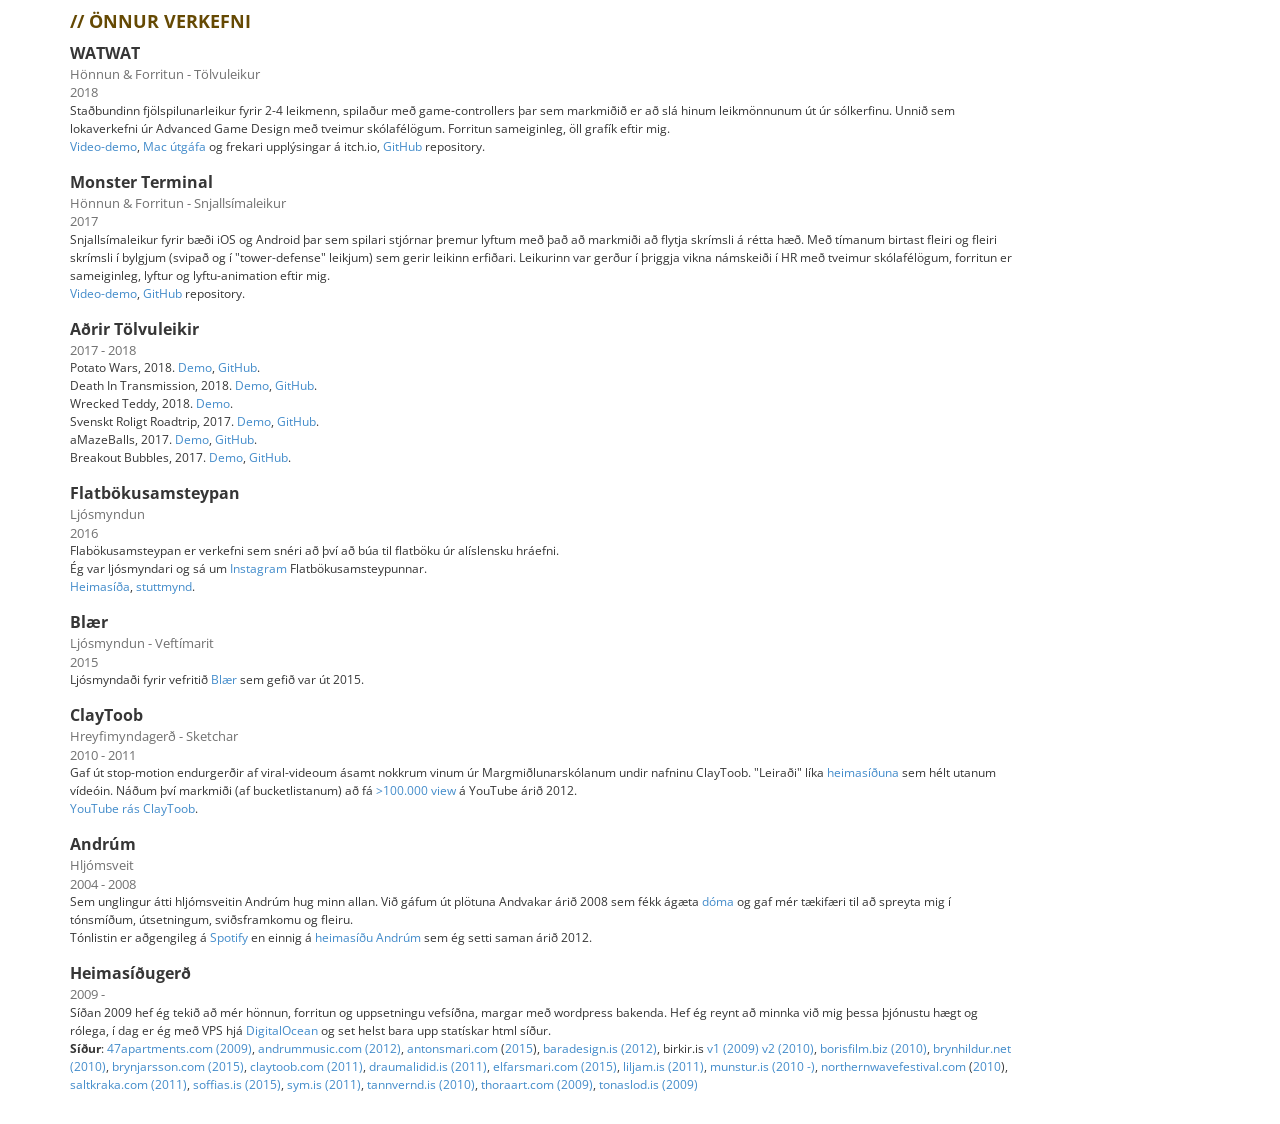
==== commit afd004fd: "Update tools and languages" ====
--- a/index.html
+++ b/index.html
@@ -74,7 +74,7 @@
               takast á við krefjandi áskoranir, þrautalausnir og skapandi
               verkefni. Ég nýt þess að miðla og læra nýja hluti.
             </p>
-            <p>
+            <!-- <p>
               Ég elska (meðal annars) Typescript (strict), Declarative Reactive
               Programming með RxJS, Utility-First CSS, ESLint, Prettier,
               Cypress,
@@ -90,7 +90,7 @@
                 title="Martin Fowler: Continuous Integration Certification"
                 >alvöru CI</a
               >.
-            </p>
+            </p> -->
             <p>
               Ég tel að tilgangur lífsins sé fundinn í því að stöðugt bæta við
               sig ábyrgðum. Sem forritari endursplegast þetta í því að skrifa
@@ -801,43 +801,27 @@
             <h2>Forritunarmál</h2>
 
             <div class="hobby">
-              <i class="fab fa-js"></i>
-              <a href="https://www.typescriptlang.org/"
-                >TypeScript/JavaScript</a
-              >
-            </div>
+              <i class="fab fa-js"></i>TypeScript/JavaScript
+            </div>
+            <div class="hobby">Go</div>
             <div class="hobby"><i class="fab fa-html5"></i> HTML</div>
             <div class="hobby"><i class="fab fa-css3"></i> CSS</div>
             <div class="hobby"><i class="fab fa-python pr"></i> Python</div>
-            <div class="hobby"><i class="far fa-file-code"></i> C#</div>
+            <div class="hobby"><i class="far fa-file-code"></i> C# / .NET</div>
             <div class="hobby"><i class="fab fa-cuttlefish"></i> C/C++</div>
             <div class="hobby"><i class="fas fa-database"></i> SQL</div>
-
-            <!-- <div class="skills">
-              <div class="item-skills" data-percent="0.8">C++</div>
-              <div class="item-skills" data-percent="0.60">C</div>
-              <div class="skills-legend clearfix">
-                <div class="legend-left legend">Byrjandi</div>
-                <div class="legend-left legend"><span>Fær</span></div>
-                <div class="legend-right legend"><span>Mjög fær</span></div>
-                <div class="legend-right legend">Sérfræðingur</div>
-              </div>
-            </div> -->
           </div>
 
           <!-- TECH -->
           <div class="box no-print">
             <h2>Verkfæri</h2>
             <div class="hobby">
-              <a href="https://git-scm.com/">Git</a>
+              <i class="fab fa-git"></i>
+              <a href="https://git-scm.com/">Git / GitHub</a>
             </div>
             <div class="hobby">
-              <i class="fab fa-git"></i>
-              <a href="https://github.com/features/copilot">Copilot</a>
-            </div>
-            <div class="hobby">
-              <i class="fab fa-git"></i>
-              <a href="https://github.com/features/actions">Actions</a>
+              <i class="fas fa-play"></i>
+              <a href="https://github.com/features/actions">GitHub Actions</a>
             </div>
             <div class="hobby">
               <i class="fab fa-angular"></i>
@@ -847,47 +831,33 @@
               <i class="fab fa-js"></i> <a href="https://rxjs.dev/">RxJS</a>
             </div>
             <div class="hobby">
-              <i class="fab fa-"></i
-              ><a href="https://getbootstrap.com/">Bootstrap</a>
+              <i class="fab fa-react"></i>
+              <a href="https://react.dev/">React</a>
             </div>
             <div class="hobby">
-              <i class="fab fa-"></i
-              ><a href="https://tailwindcss.com/">Tailwind</a>
+              <i class="fab fa-css3"></i>
+              <a href="https://tailwindcss.com/">Tailwind</a>
             </div>
             <div class="hobby">
-              <i class="fab fa-"></i
-              ><a href="https://www.docker.com/">Docker</a>
+              <i class="fab fa-docker"></i>
+              <a href="https://www.docker.com/">Docker</a>
             </div>
             <div class="hobby">
-              <i class="fab fa-"></i><a href="https://www.nginx.com/">Nginx</a>
+              <i class="fas fa-cloud"></i>
+              <a href="https://www.terraform.io/">Terraform</a>
             </div>
             <div class="hobby">
-              <i class="fab fa-"></i><a href="https://jestjs.io/">Jest</a>
+              <i class="fas fa-server"></i>
+              <a href="https://www.ansible.com/">Ansible</a>
             </div>
             <div class="hobby">
-              <i class="fab fa-"></i
-              ><a href="https://www.cypress.io/">Cypress</a>
-            </div>
-            <div class="hobby">
-              <i class="fab fa-"></i><a href="https://eslint.org/">ESLint</a>
-            </div>
-            <div class="hobby">
-              <i class="fab fa-"></i><a href="https://prettier.io/">Prettier</a>
-            </div>
-            <div class="hobby">
-              <i class="fab fa-"></i
-              ><a href="https://github.com/adnanh/webhook" class="link-light"
-                >Webhook</a
-              >
-            </div>
-            <div class="hobby">
-              <i class="fab fa-"></i
-              ><a href="https://www.vim.org/" class="link-light">Vim</a>
+              <i class="fab fa-linux"></i>
+              <a href="https://www.linux.org/">Linux</a>
             </div>
           </div>
 
           <!-- SKILLS -->
-          <div class="box no-print">
+          <!-- <div class="box no-print">
             <h2>Hugbúnaður</h2>
             <div class="hobby"><i class="fas fa-gamepad"></i> Unity3d</div>
             <div class="hobby"><i class="fab fa-adobe"></i> Photoshop</div>
@@ -895,18 +865,7 @@
             <div class="hobby">
               <i class="fas fa-camera-retro"></i> Lightroom
             </div>
-
-            <!-- <div class="skills">
-              <div class="item-skills" data-percent="1.00">Adobe Photoshop</div>
-              <div class="item-skills" data-percent="0.60">Adobe Illustrator</div>
-              <div class="skills-legend clearfix">
-                <div class="legend-left legend">Byrjandi</div>
-                <div class="legend-left legend"><span>Fær</span></div>
-                <div class="legend-right legend"><span>Mjög fær</span></div>
-                <div class="legend-right legend">Sérfræðingur</div>
-              </div>
-            </div> -->
-          </div>
+          </div> -->
 
           <!-- LANGUAGES -->
           <div class="box">
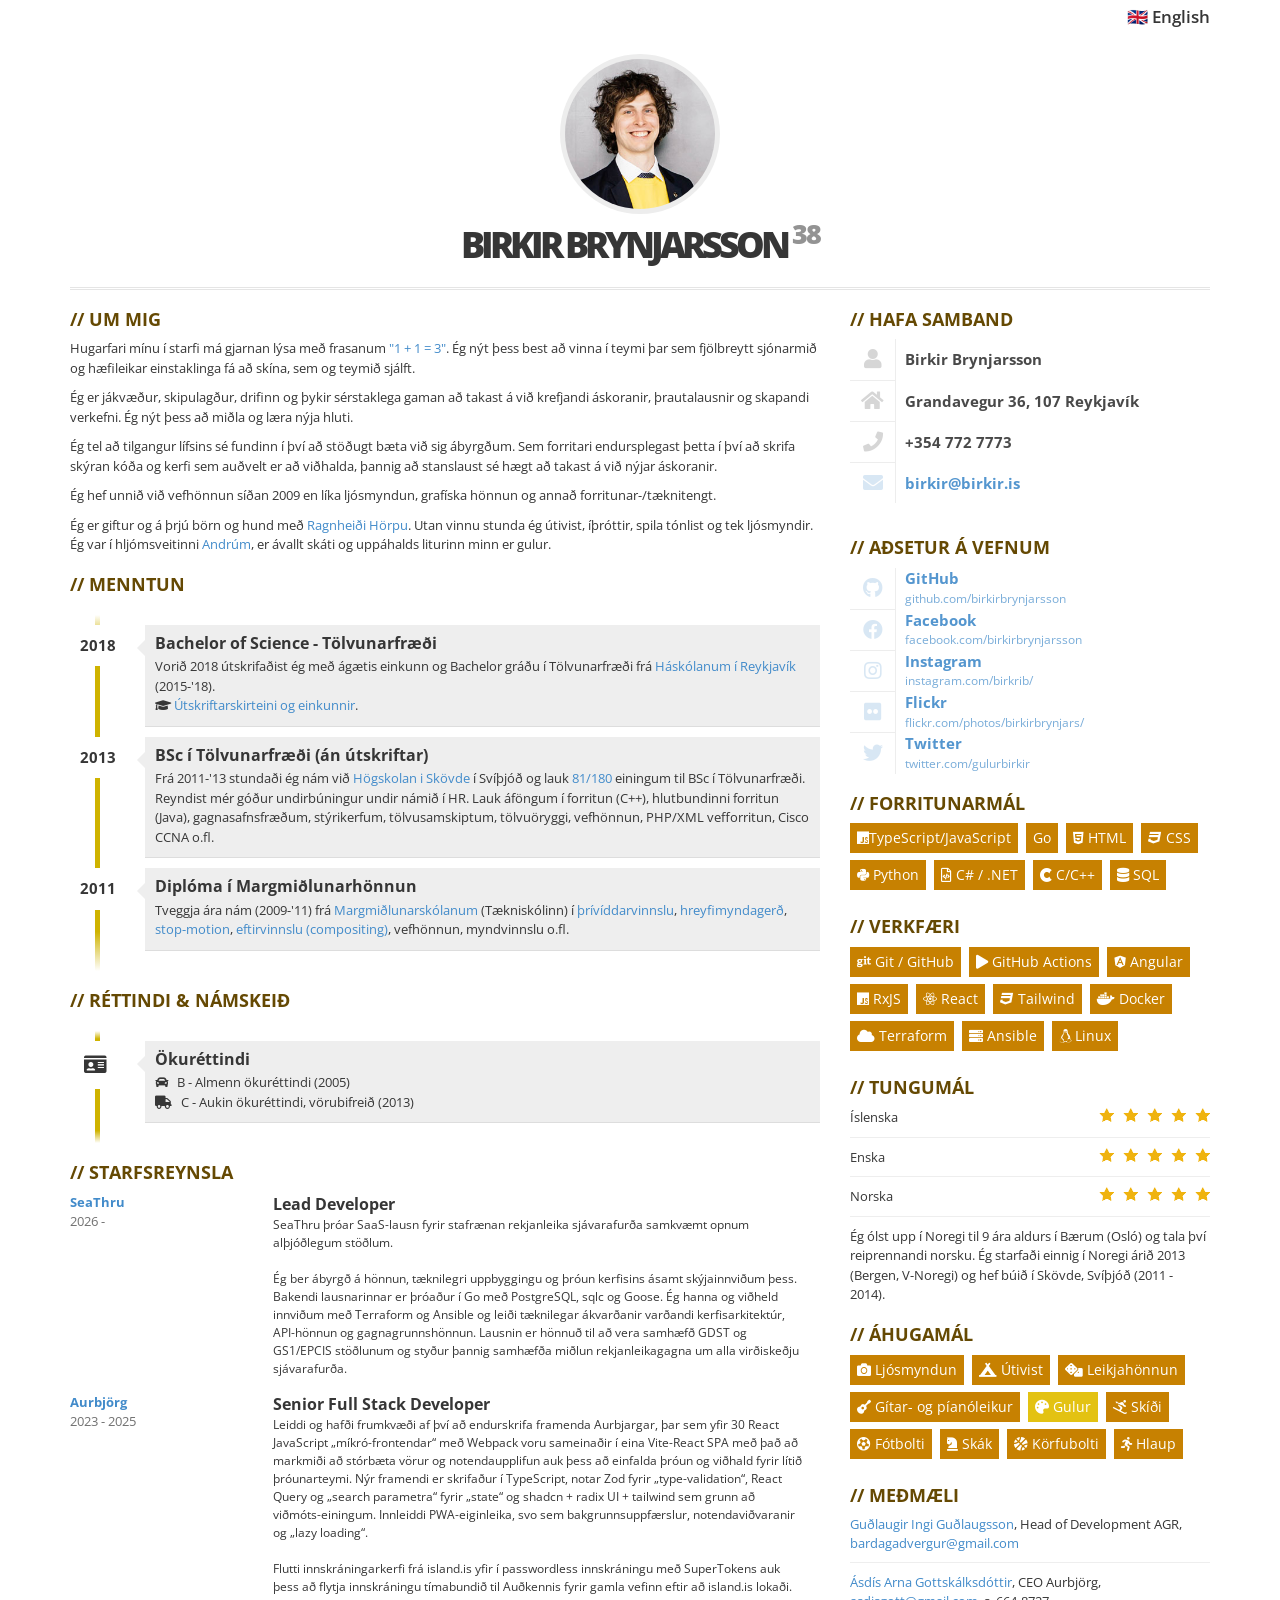
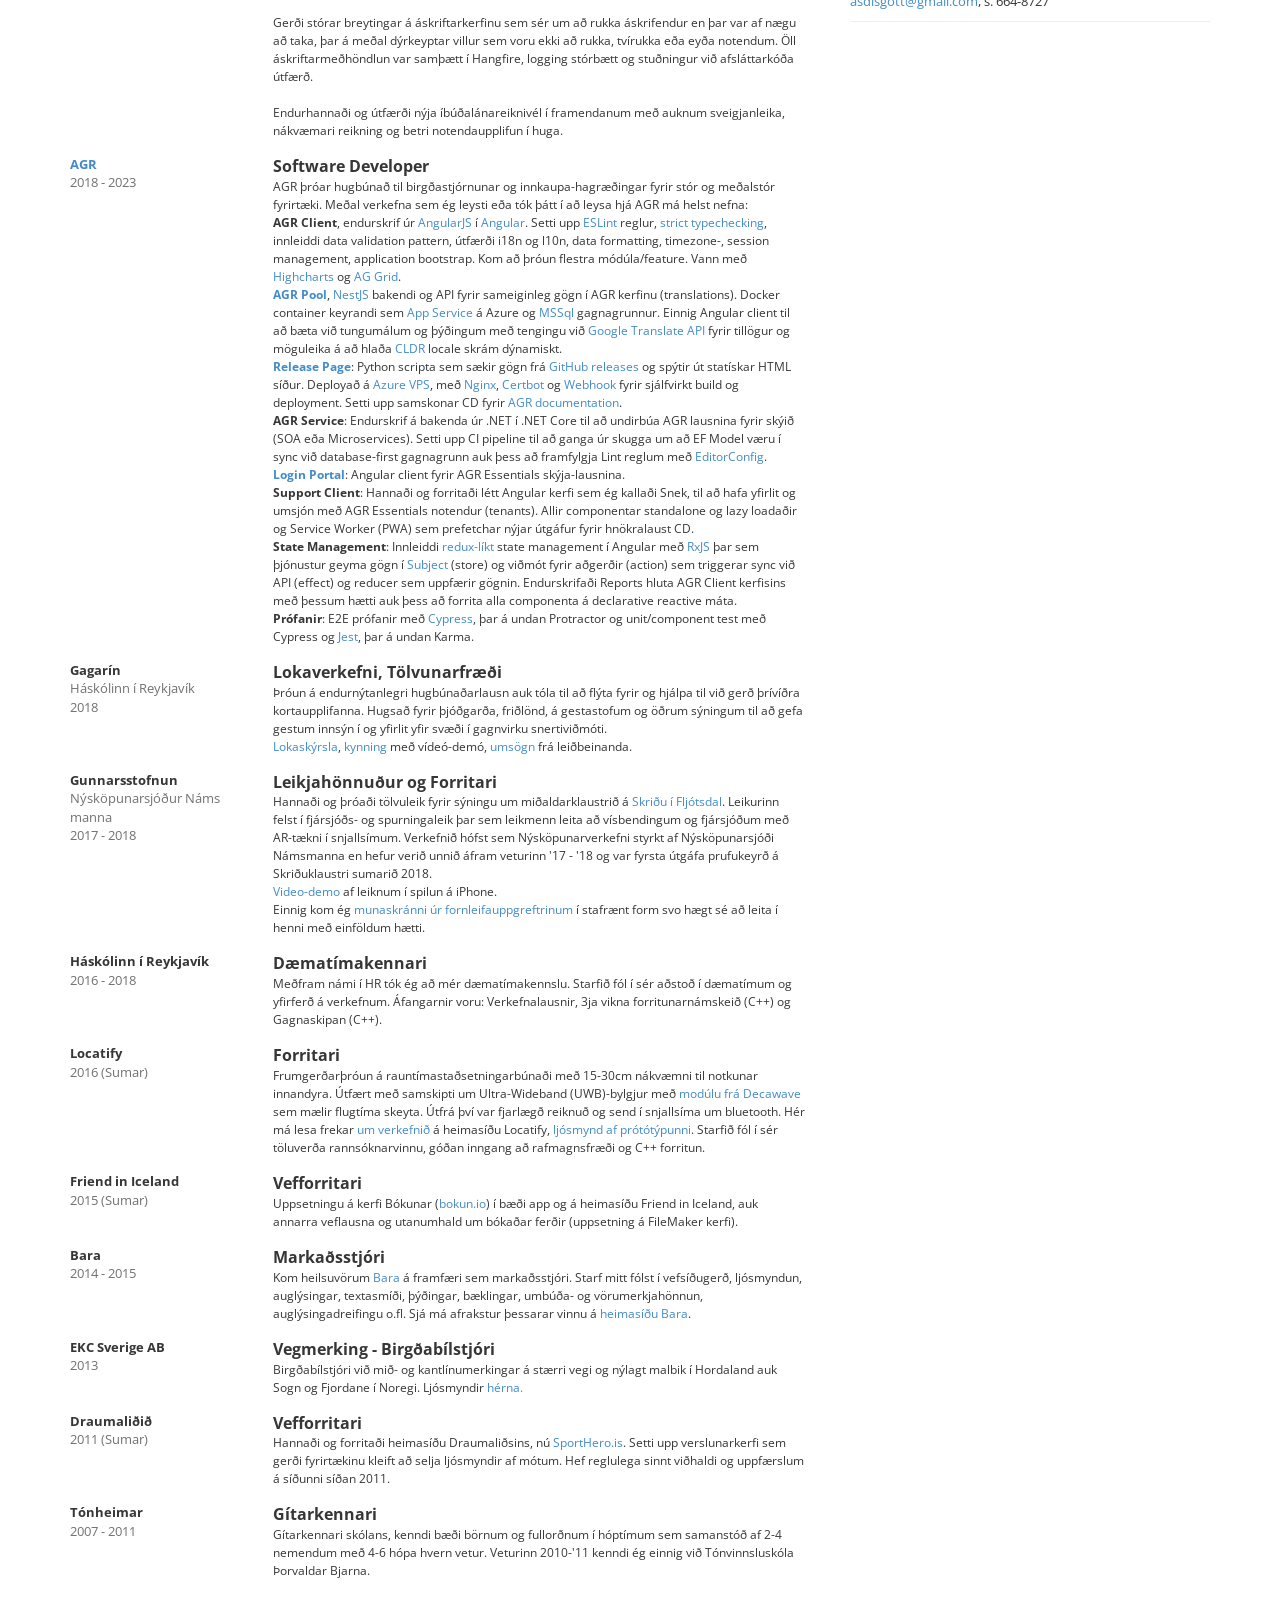
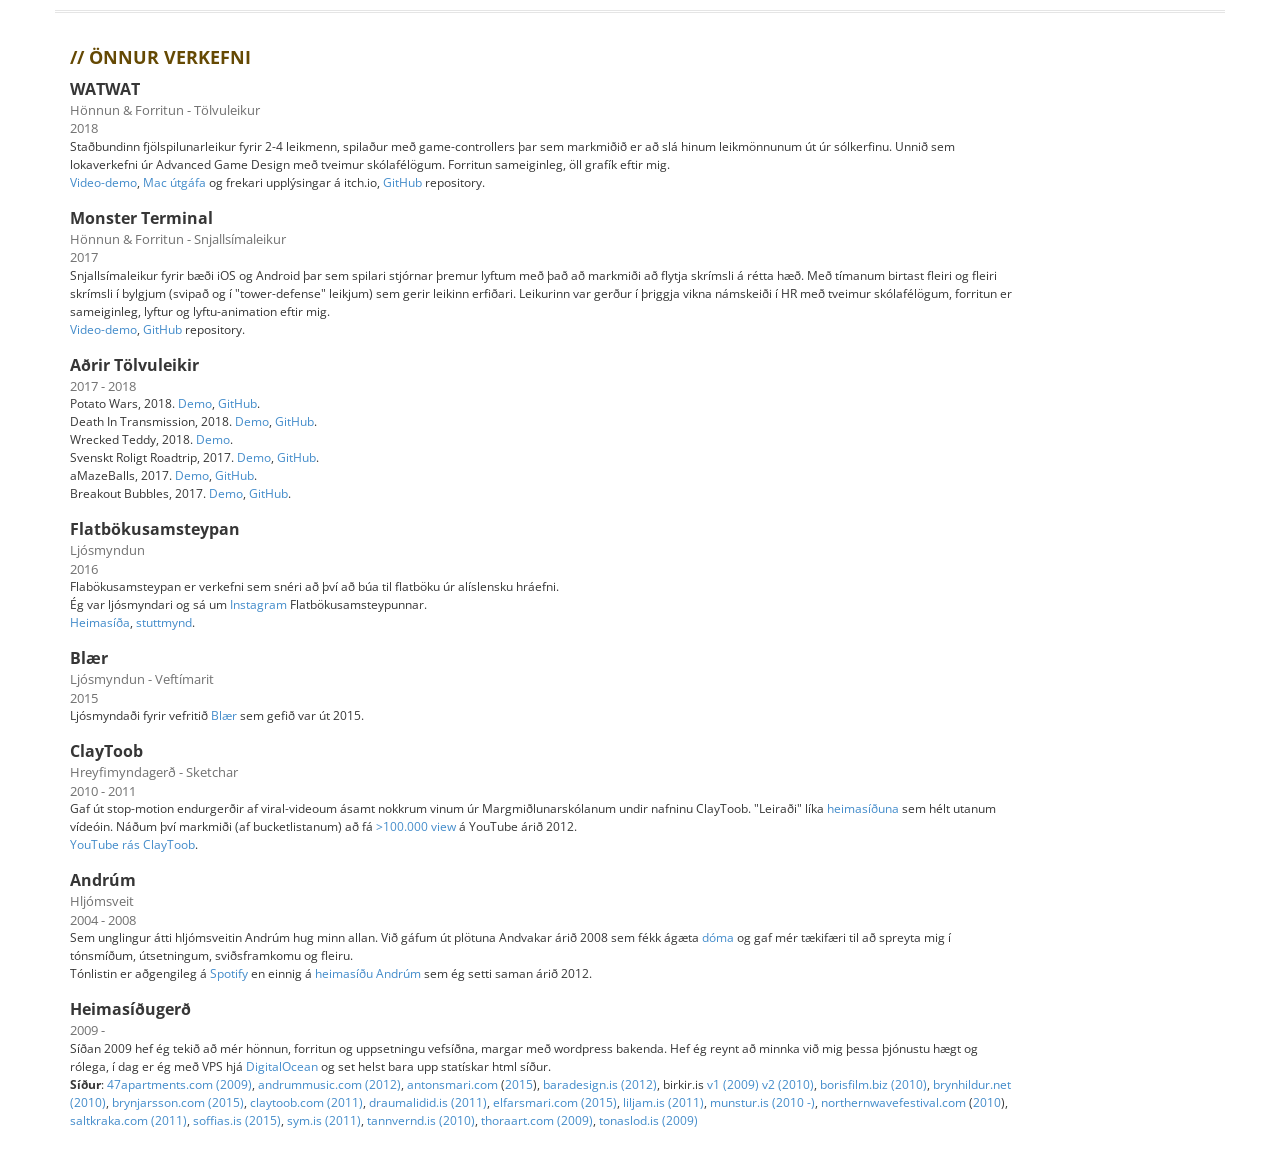
==== commit 18086ad5: "Add link to skriduklaustur excavation findings app" ====
--- a/index.html
+++ b/index.html
@@ -541,7 +541,17 @@
                     title='Video-demo af "Fjársjóðunum á Skriðuklaustri".'
                     >Video-demo</a
                   >
-                  af leiknum í spilun á iPhone.
+                  af leiknum í spilun á iPhone.<br />
+                  Einnig kom ég
+                  <a
+                    href="https://skriduklaustur.birkir.is"
+                    alt="Munaskrá frá Skriðuklaustri"
+                    data-toggle="tooltip"
+                    title="Munaskrá frá Skriðuklaustri"
+                    >munaskránni úr fornleifauppgreftrinum</a
+                  >
+                  í stafrænt form svo hægt sé að leita í henni með einföldum
+                  hætti.
                 </div>
               </div>
             </div>
